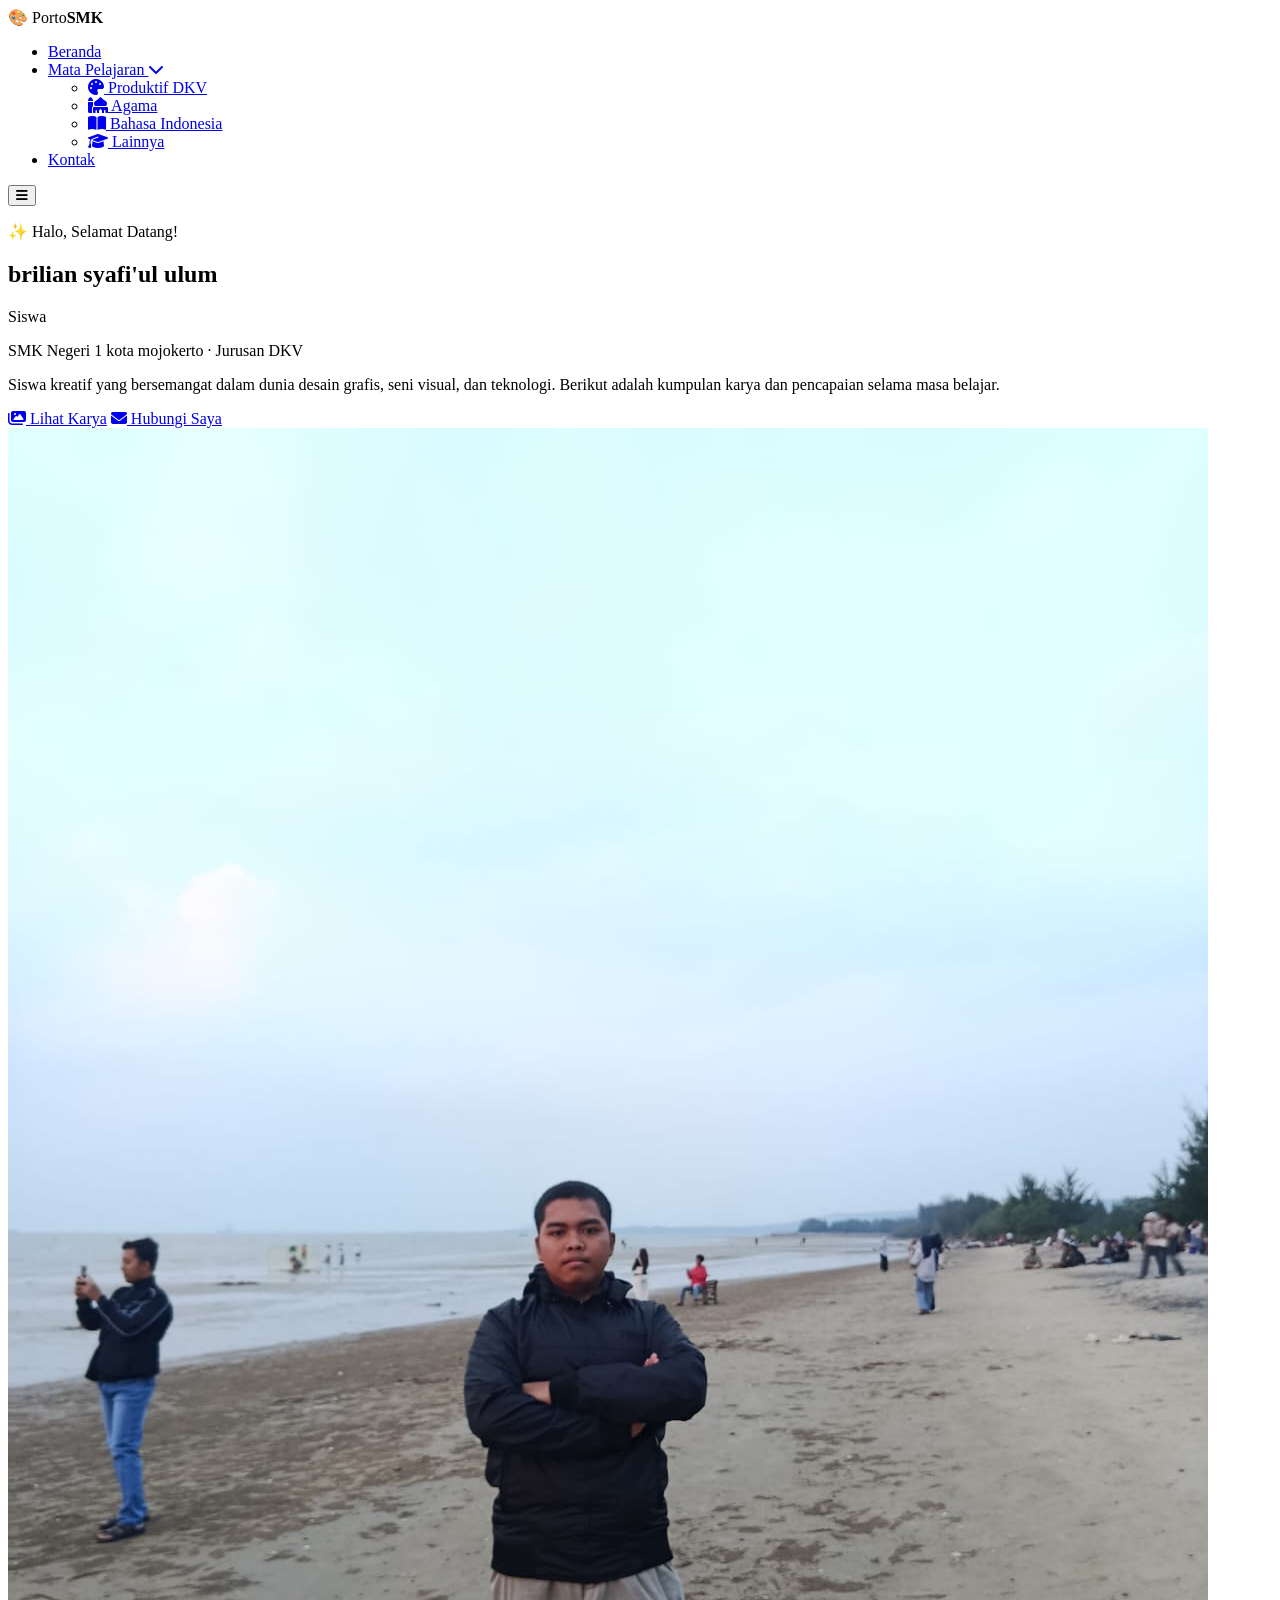
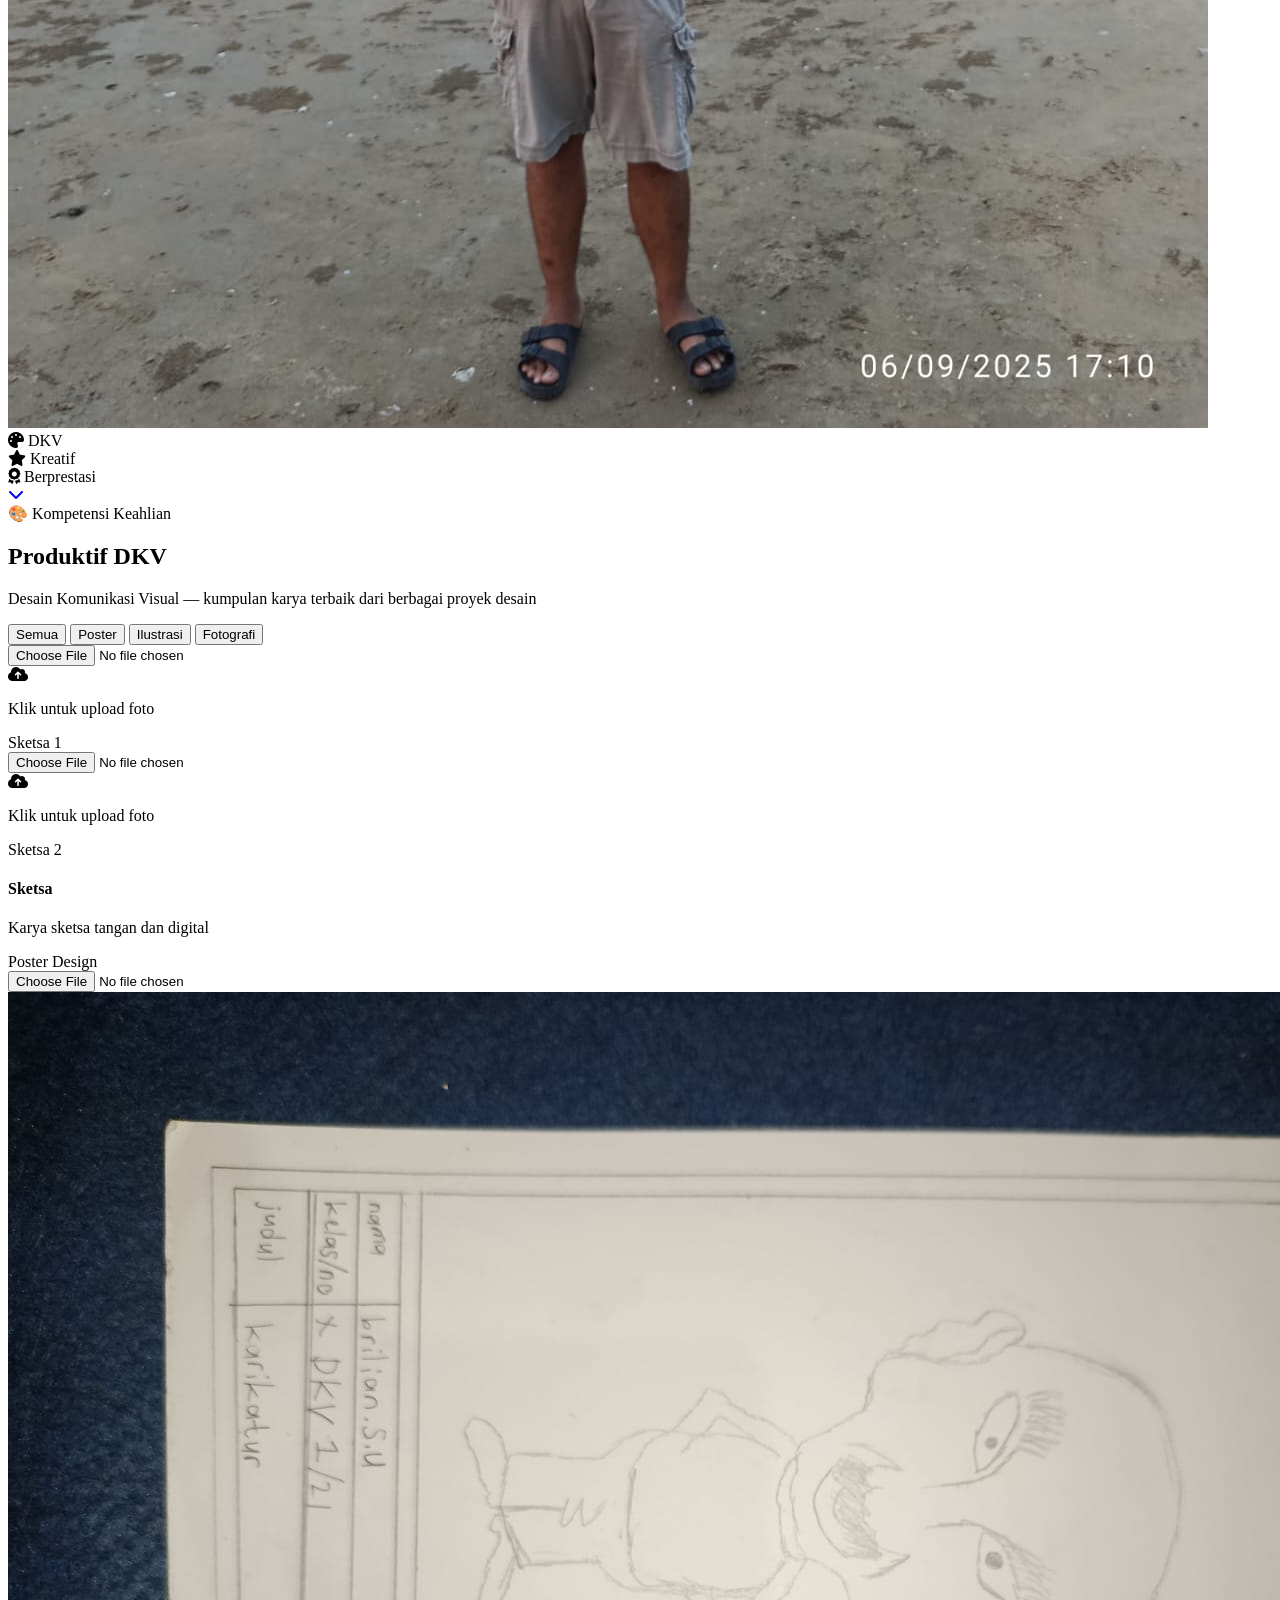
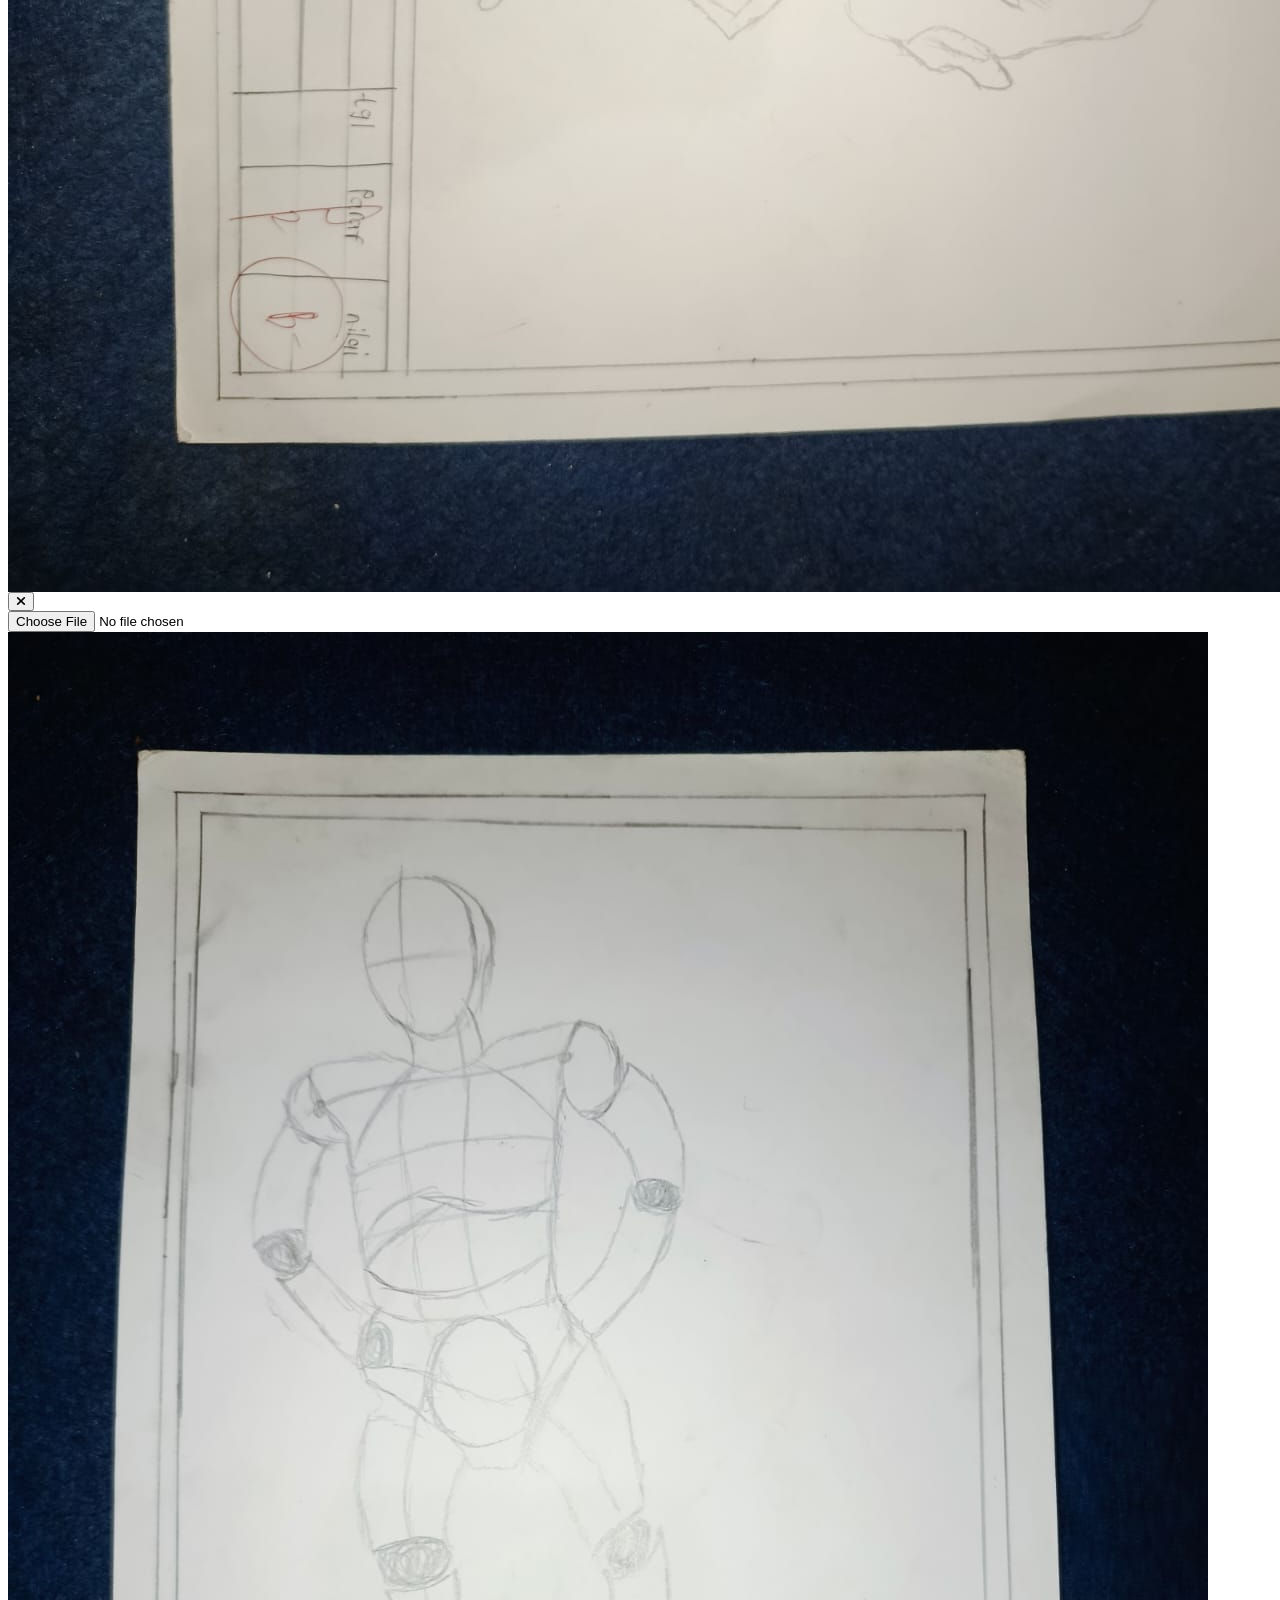
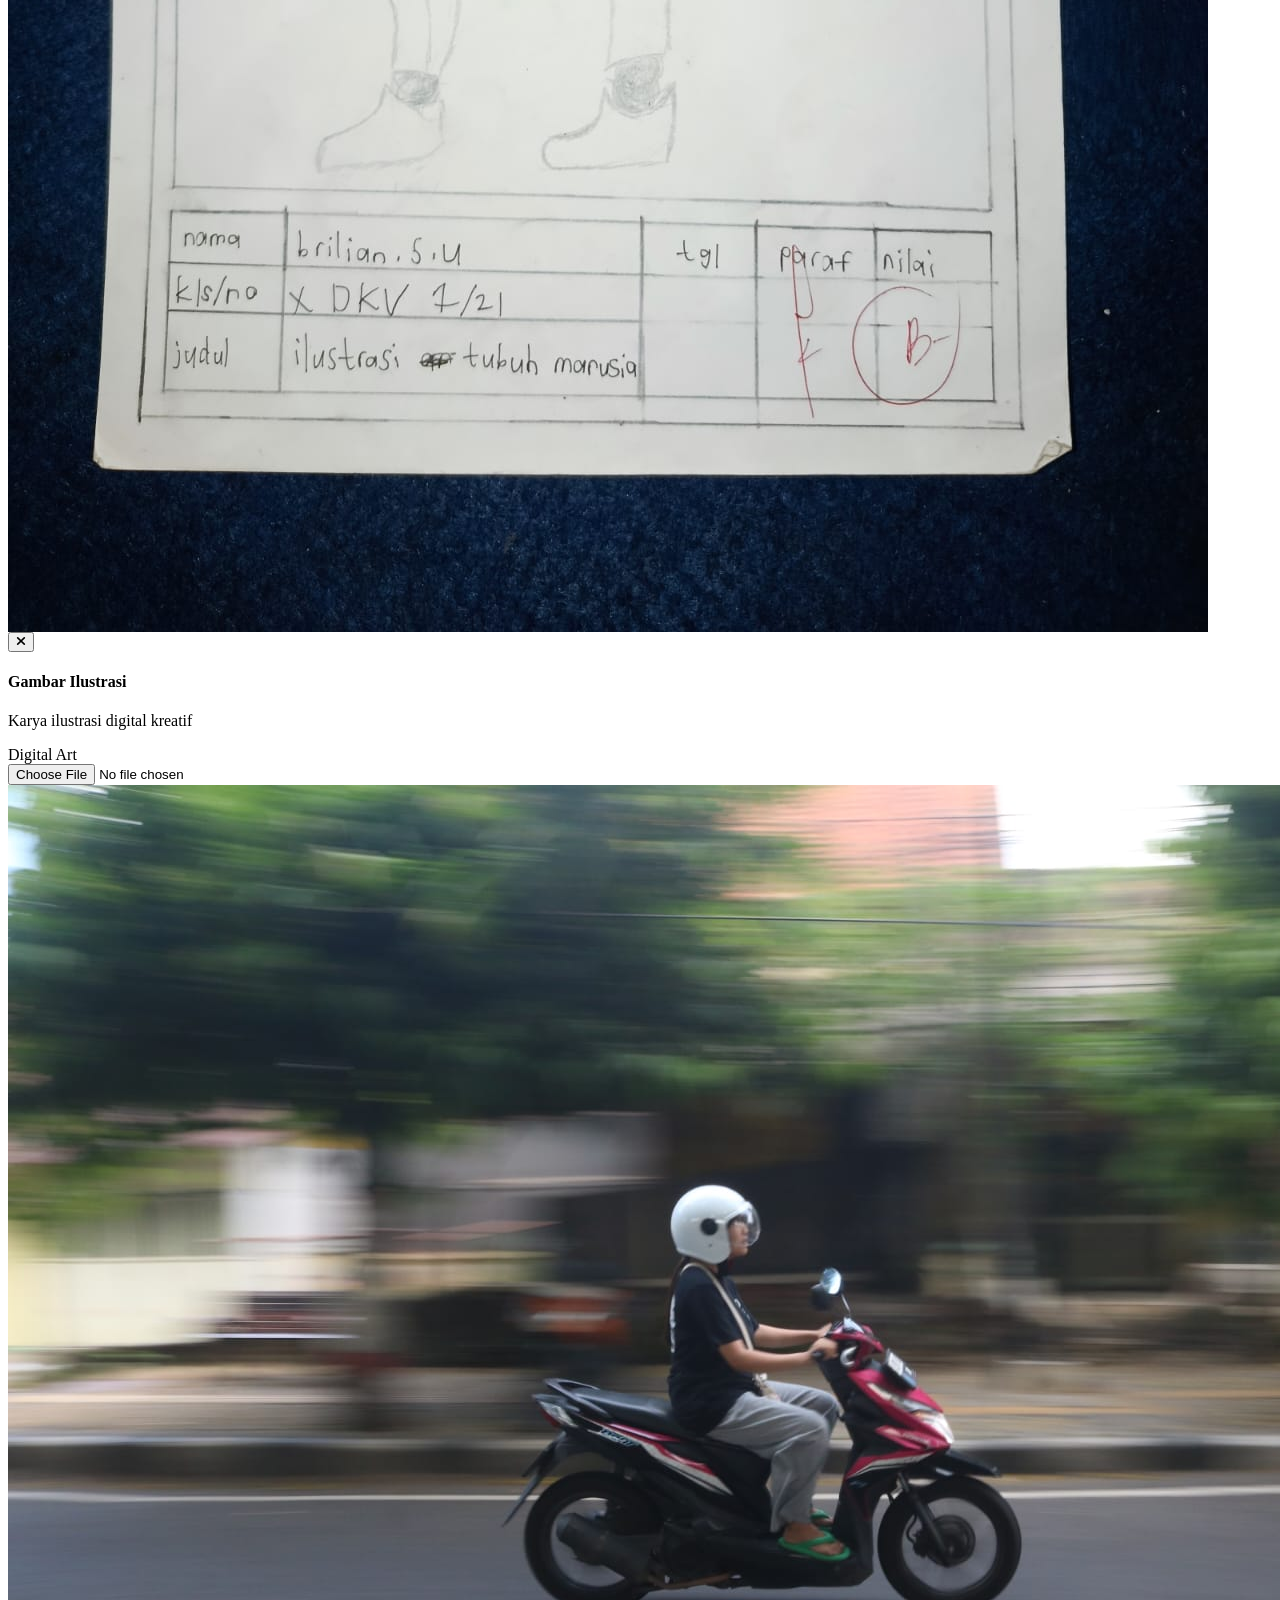
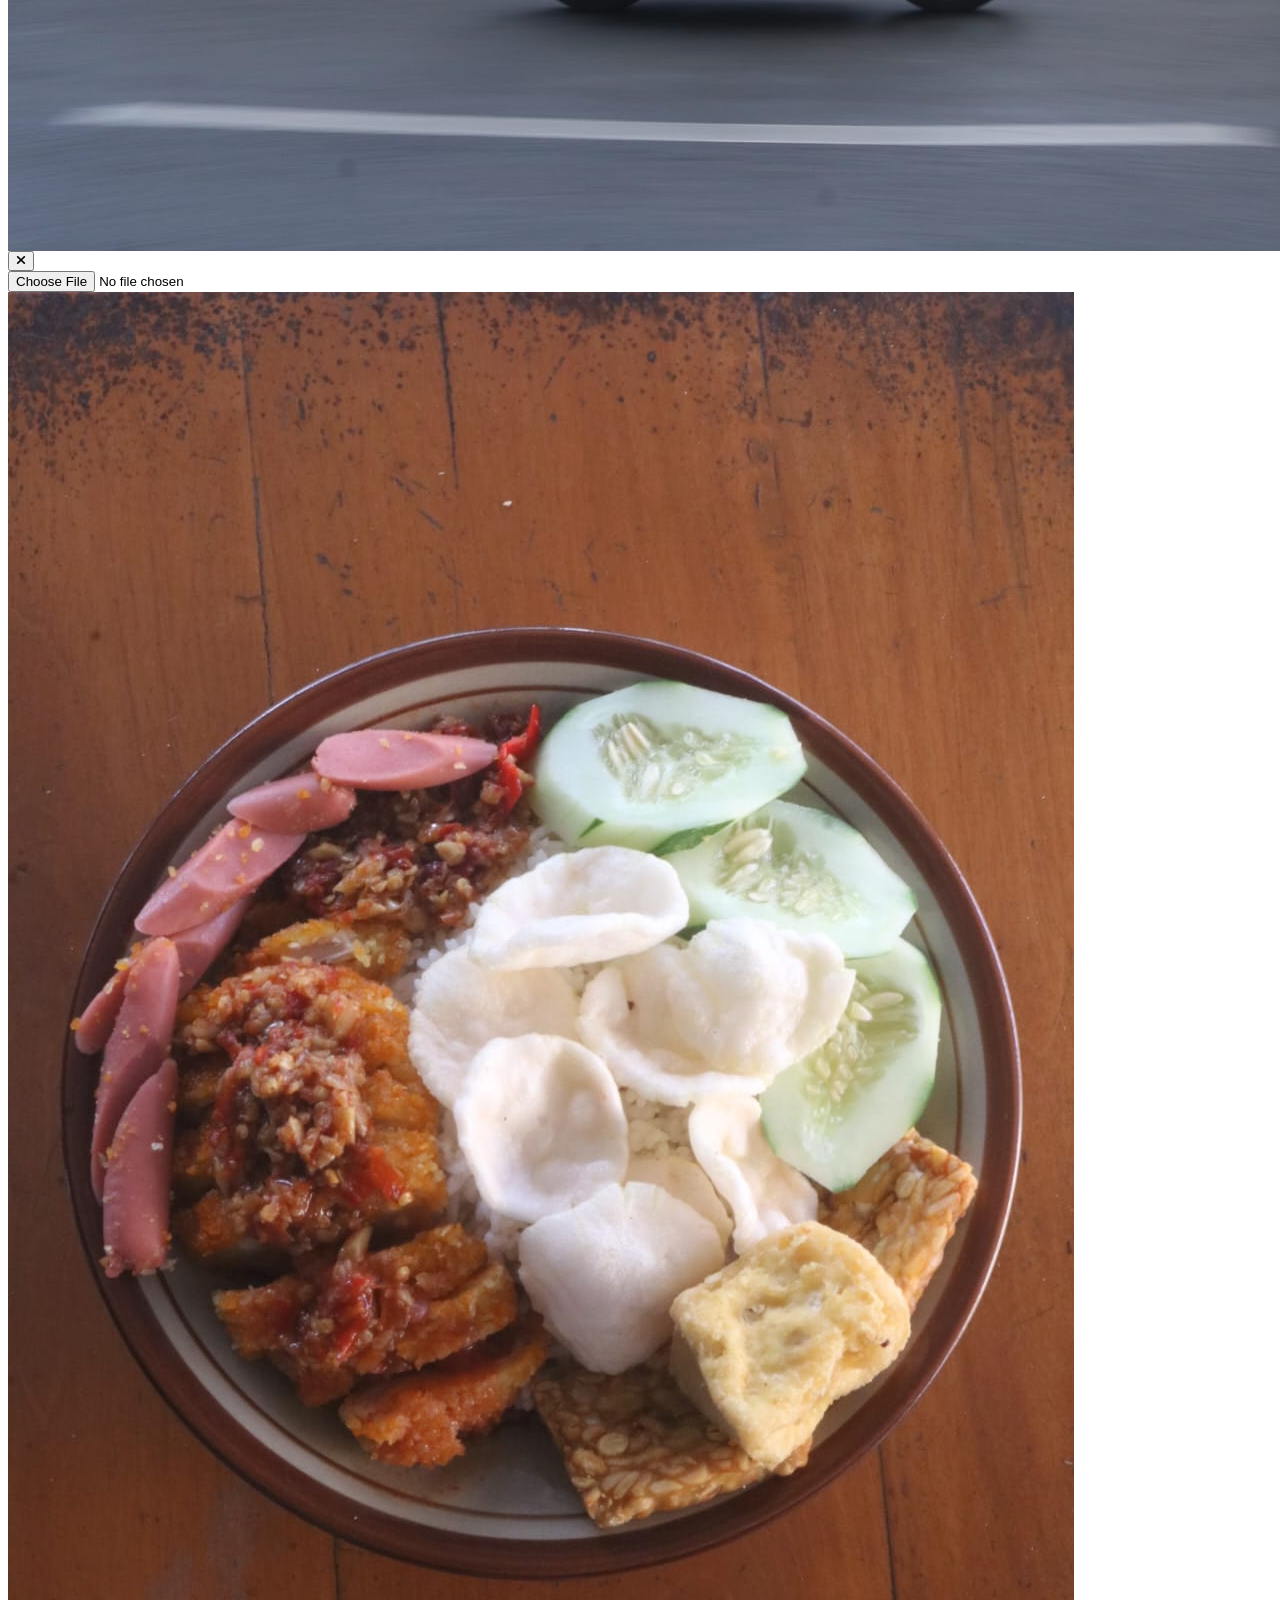
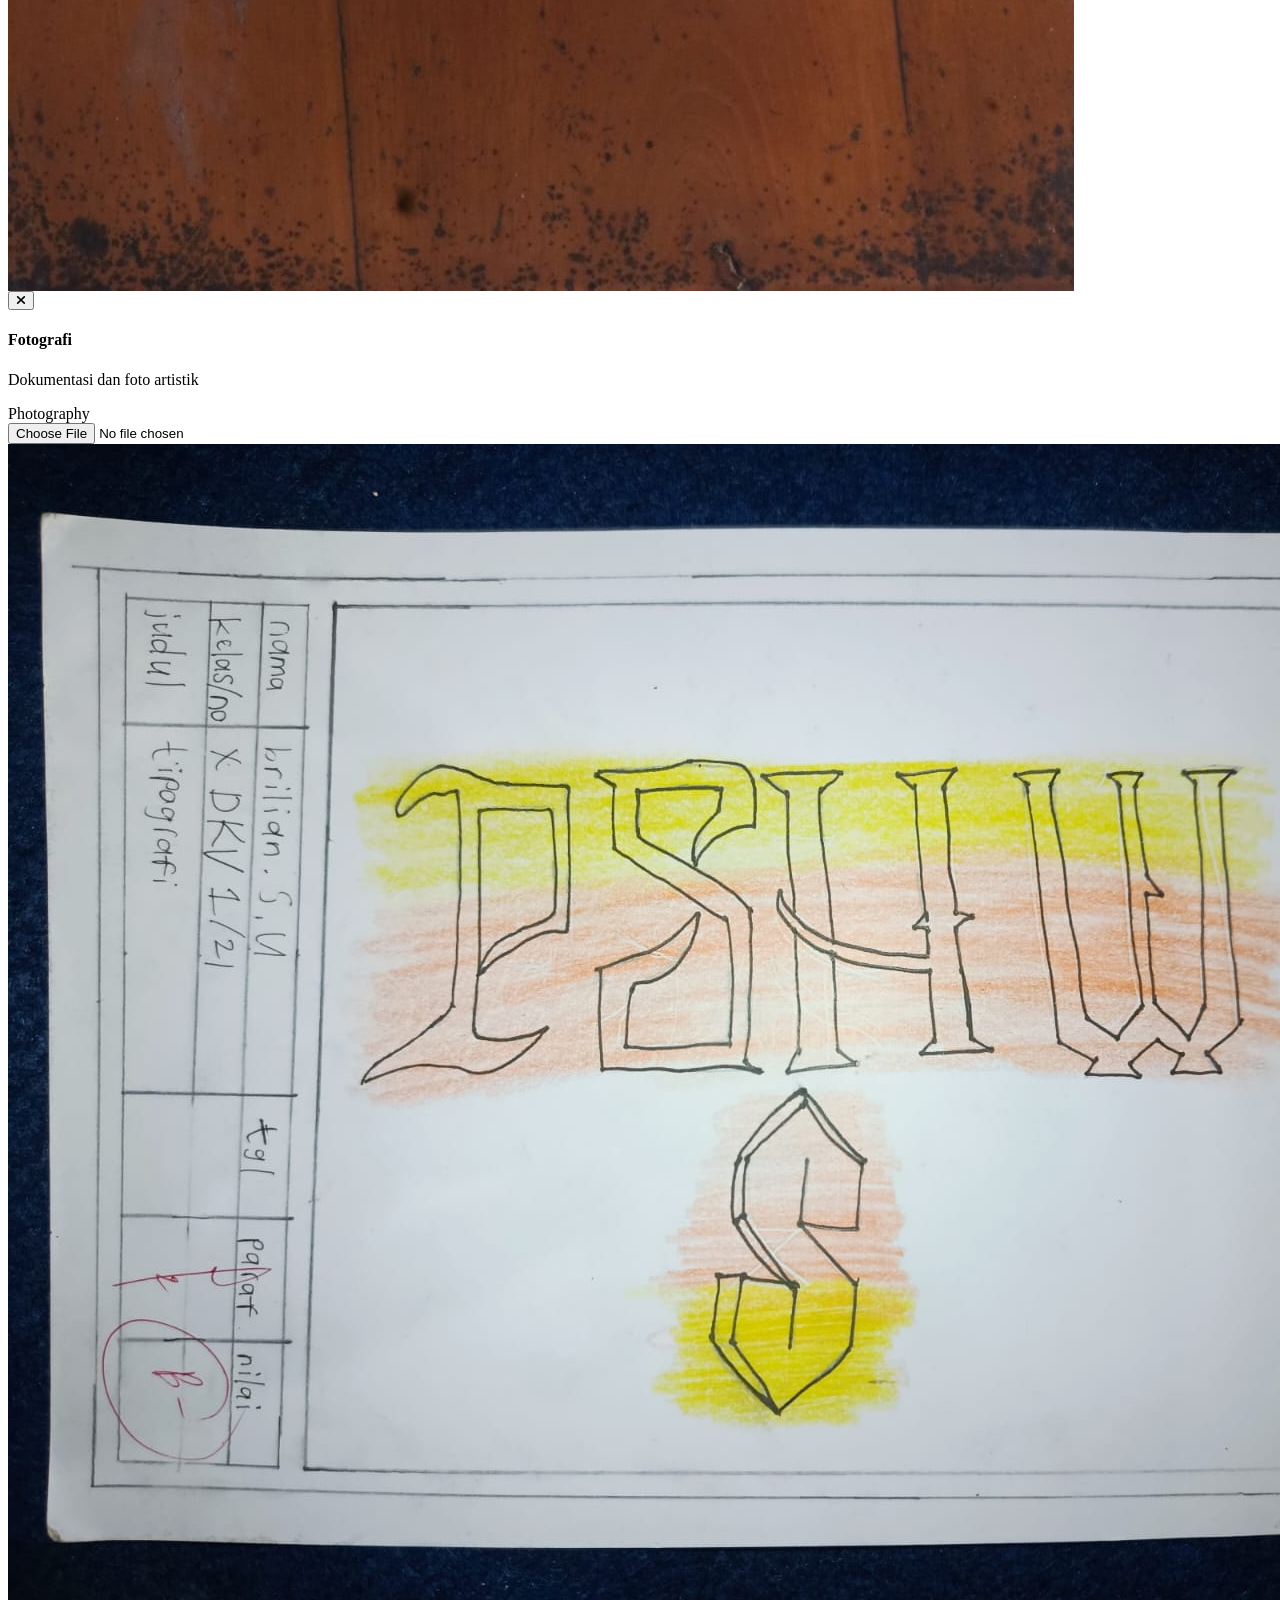
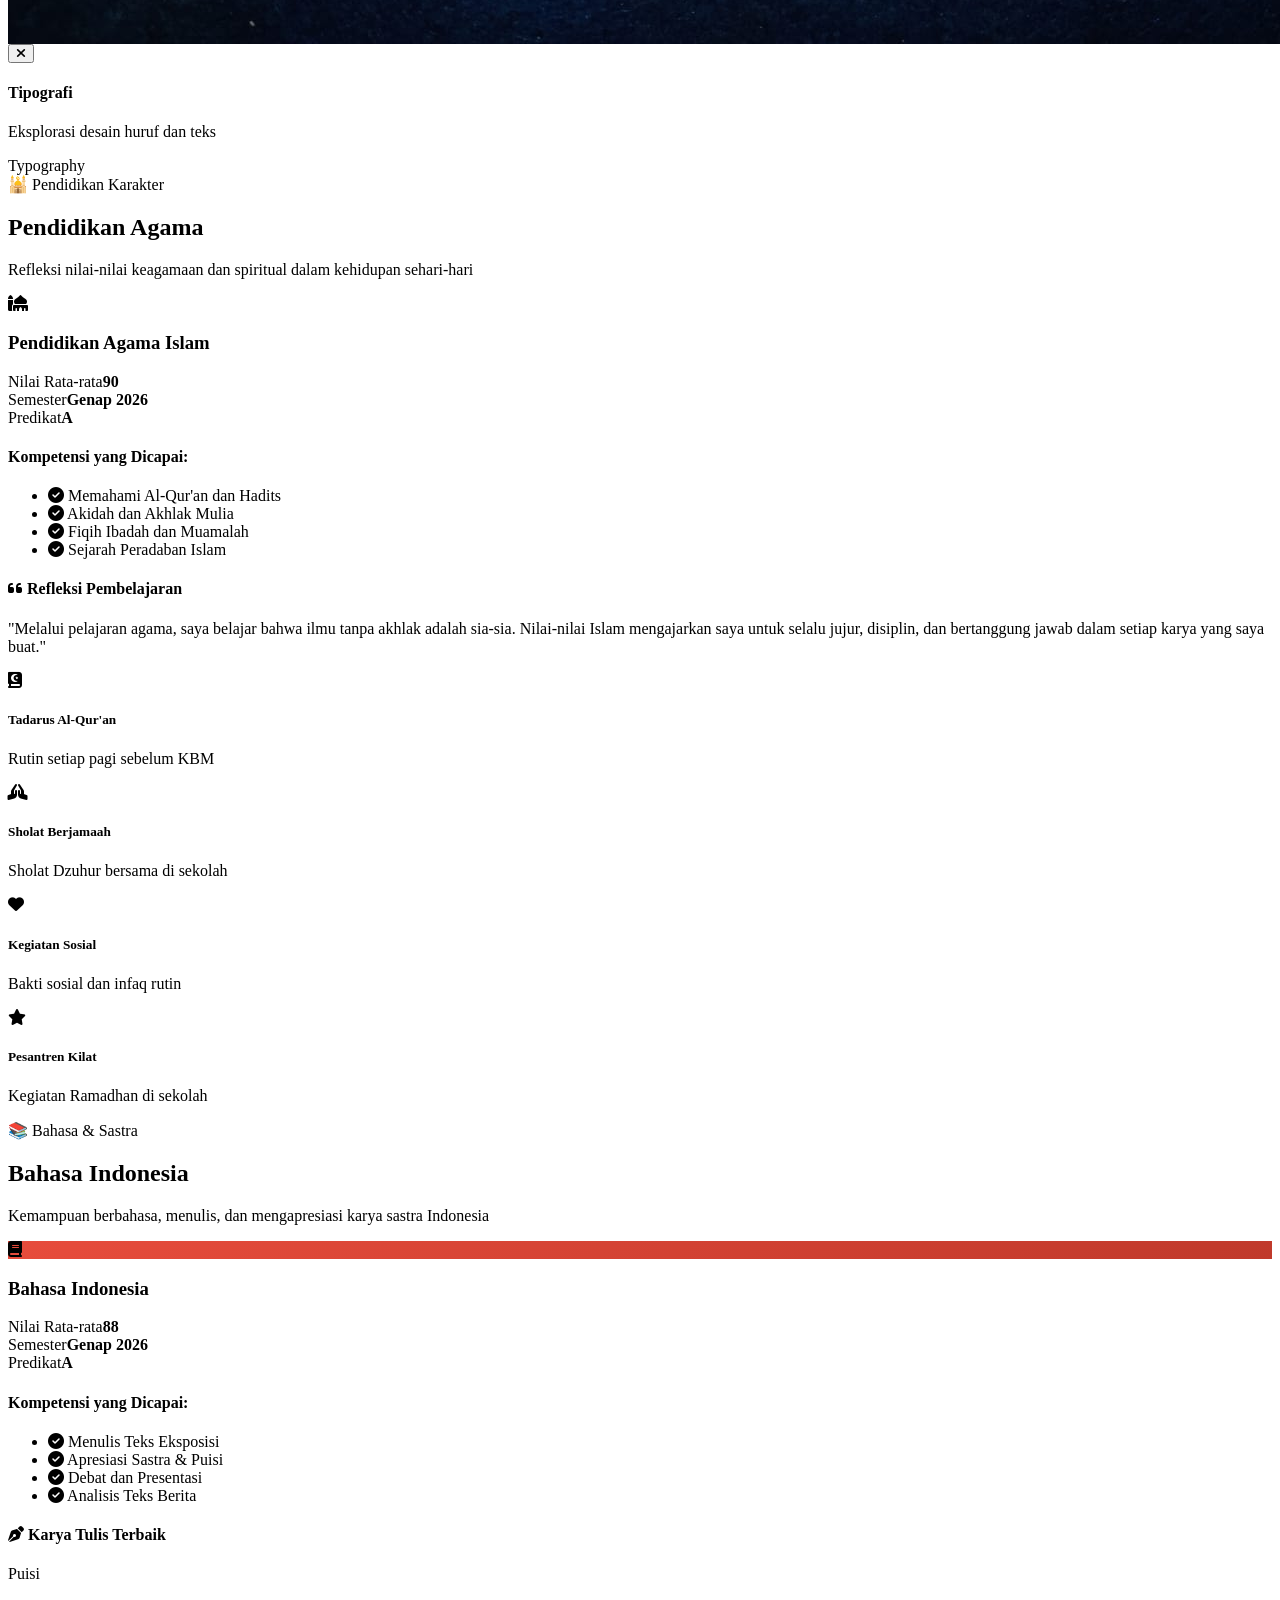
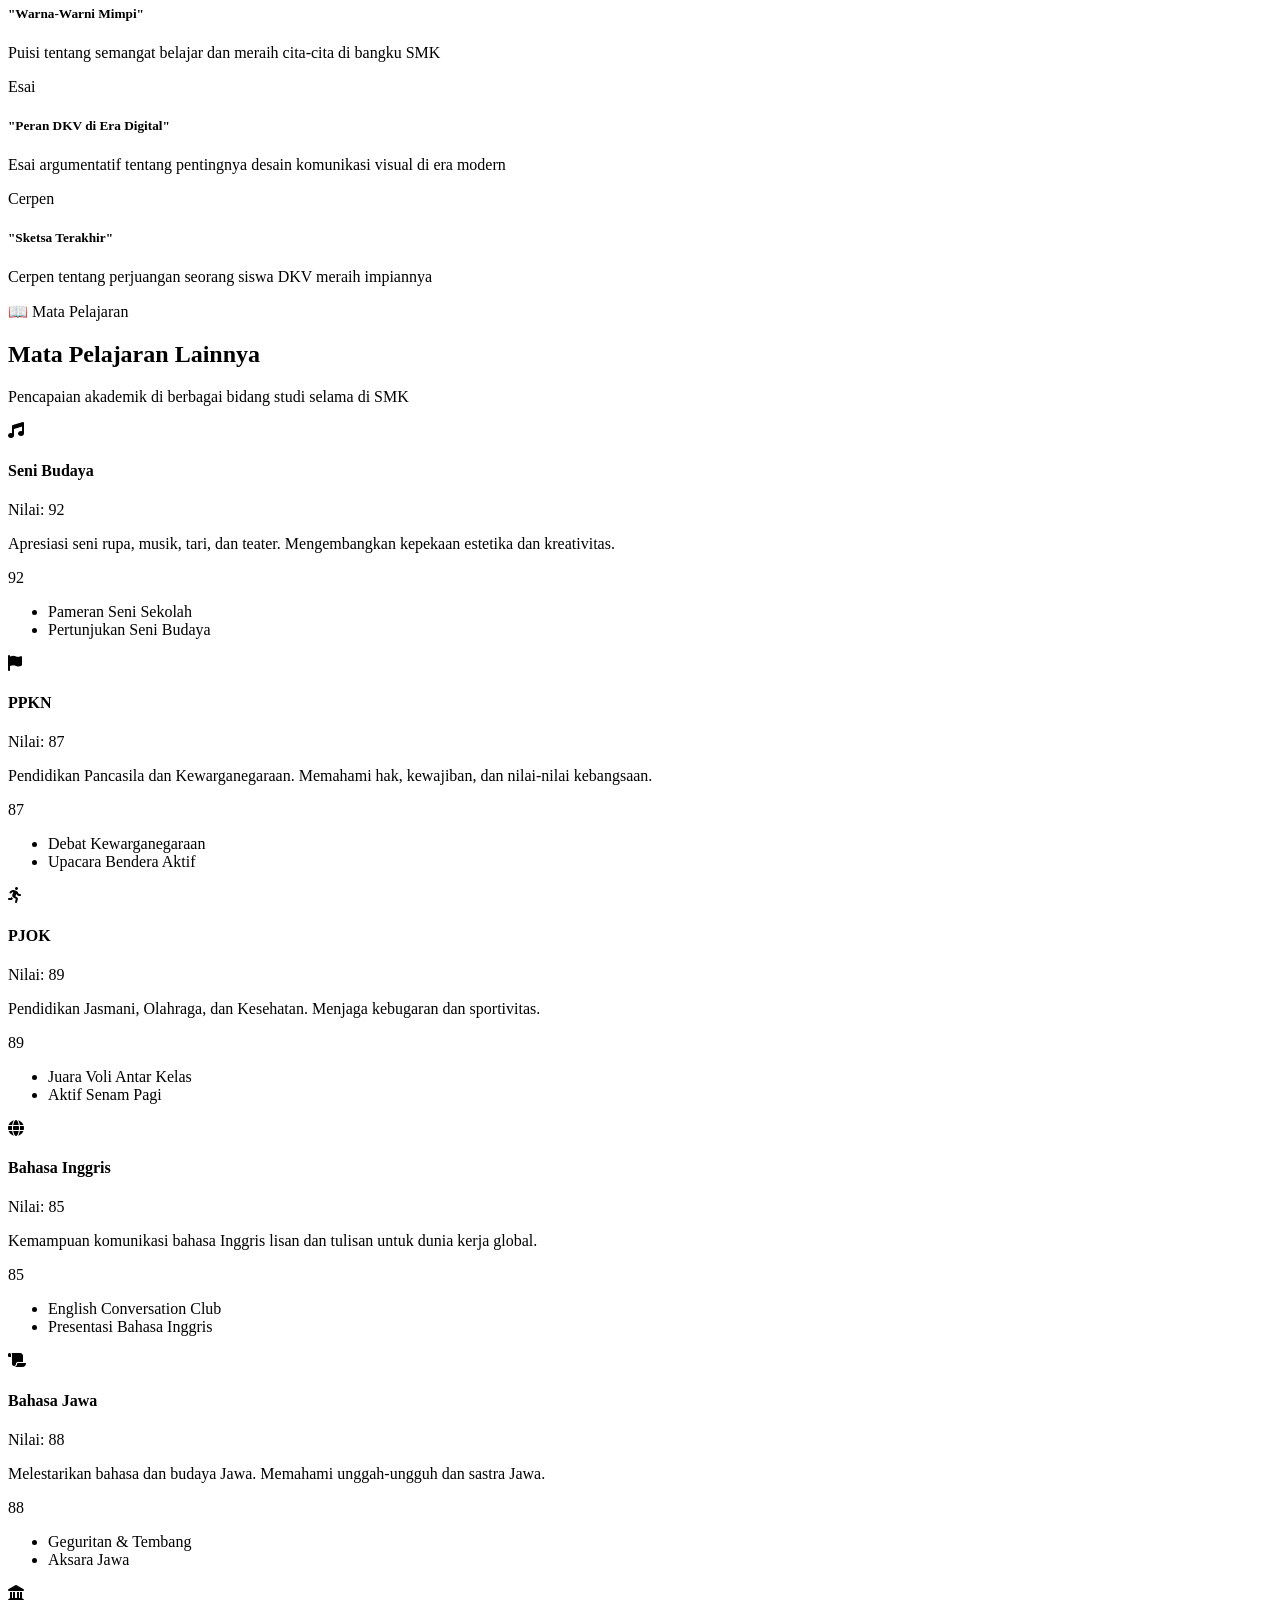
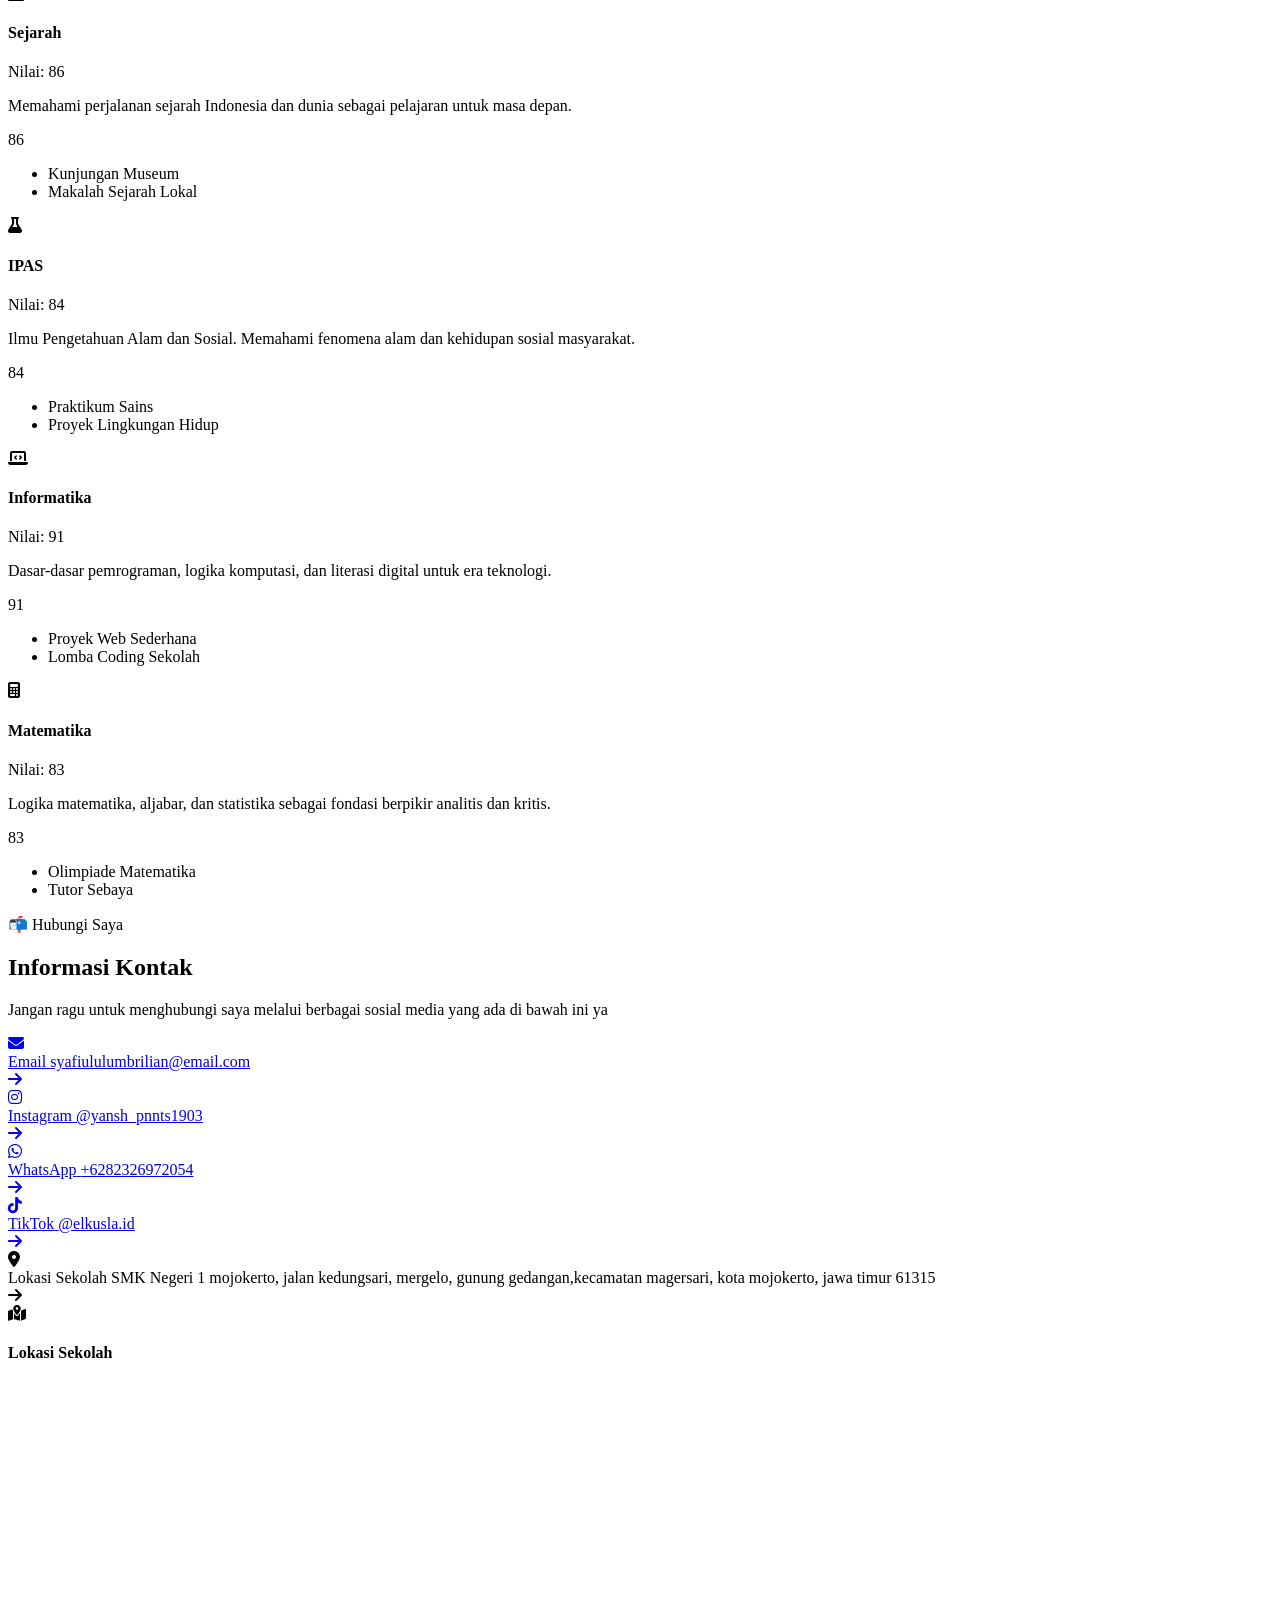
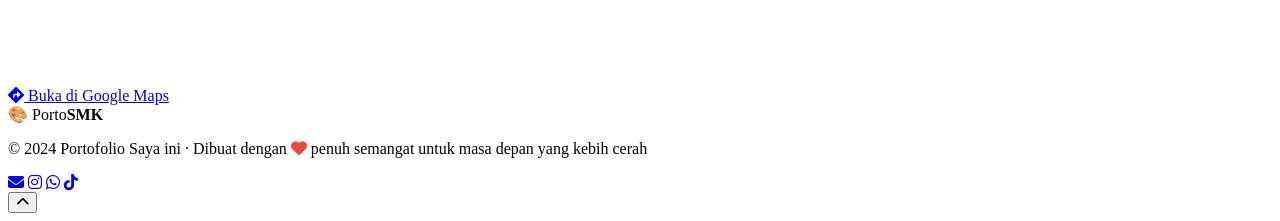
==== index.html @ 5229490b "Add files via upload" ====
<!DOCTYPE html>
<html lang="id">
<head>
  <meta charset="UTF-8" />
  <meta name="viewport" content="width=device-width, initial-scale=1.0"/>
  <title>Portofolio Siswa SMK</title>
  <link rel="stylesheet" href="style.css" />
  <link href="https://fonts.googleapis.com/css2?family=Poppins:wght@300;400;600;700;800&display=swap" rel="stylesheet"/>
  <link rel="stylesheet" href="https://cdnjs.cloudflare.com/ajax/libs/font-awesome/6.5.0/css/all.min.css"/>
</head>
<body>

<!-- NAVBAR -->
<nav class="navbar" id="navbar">
  <div class="nav-brand">
    <span class="brand-icon">🎨</span>
    <span>Porto<strong>SMK</strong></span>
  </div>
  <ul class="nav-links" id="navLinks">
    <li><a href="#beranda" class="nav-link">Beranda</a></li>
    <li class="dropdown">
      <a href="#" class="nav-link dropdown-toggle">Mata Pelajaran <i class="fas fa-chevron-down"></i></a>
      <ul class="dropdown-menu">
        <li><a href="#dkv"><i class="fas fa-palette"></i> Produktif DKV</a></li>
        <li><a href="#agama"><i class="fas fa-mosque"></i> Agama</a></li>
        <li><a href="#bind"><i class="fas fa-book-open"></i> Bahasa Indonesia</a></li>
        <li><a href="#lainnya"><i class="fas fa-graduation-cap"></i> Lainnya</a></li>
      </ul>
    </li>
    <li><a href="#kontak" class="nav-link">Kontak</a></li>
  </ul>
  <button class="hamburger" id="hamburger"><i class="fas fa-bars"></i></button>
</nav>

<!-- HERO / BERANDA -->
<section class="hero" id="beranda">
  <div class="hero-bg-shapes">
    <div class="shape shape1"></div>
    <div class="shape shape2"></div>
    <div class="shape shape3"></div>
  </div>
  <div class="hero-content">
    <div class="hero-text">
      <p class="hero-greeting">✨ Halo, Selamat Datang!</p>
      <h1 class="hero-name">brilian syafi'ul ulum</h1> <span class="highlight">Siswa</span></h1>
      <p class="hero-school">SMK Negeri 1 kota mojokerto · Jurusan DKV</p>
      <p class="hero-desc">Siswa kreatif yang bersemangat dalam dunia desain grafis, seni visual, dan teknologi. Berikut adalah kumpulan karya dan pencapaian selama masa belajar.</p>
      <div class="hero-btns">
        <a href="#dkv" class="btn btn-primary"><i class="fas fa-images"></i> Lihat Karya</a>
        <a href="#kontak" class="btn btn-outline"><i class="fas fa-envelope"></i> Hubungi Saya</a>
      </div>
    </div>
    <div class="hero-avatar">
      <div class="avatar-ring">
        <div class="avatar-img">
          <img src="MFG (my foto gw).jpeg" alt="Foto Profil" />
        </div>
      </div>
      <div class="floating-badge badge1"><i class="fas fa-palette"></i> DKV</div>
      <div class="floating-badge badge2"><i class="fas fa-star"></i> Kreatif</div>
      <div class="floating-badge badge3"><i class="fas fa-award"></i> Berprestasi</div>
    </div>
  </div>
  <div class="scroll-down"><a href="#dkv"><i class="fas fa-chevron-down"></i></a></div>
</section>

<!-- PRODUKTIF DKV -->
<section class="section" id="dkv">
  <div class="container">
    <div class="section-header">
      <span class="section-tag">🎨 Kompetensi Keahlian</span>
      <h2>Produktif <span class="highlight">DKV</span></h2>
      <p>Desain Komunikasi Visual — kumpulan karya terbaik dari berbagai proyek desain</p>
    </div>
    <div class="dkv-categories">
      <button class="cat-btn active" data-cat="all">Semua</button>
      <button class="cat-btn" data-cat="poster">Poster</button>
      <button class="cat-btn" data-cat="ilustrasi">Ilustrasi</button>
      <button class="cat-btn" data-cat="fotografi">Fotografi</button>
    </div>
    <div class="dkv-grid" id="dkvGrid">
      <!-- Card 2 -->
      <div class="dkv-card" data-cat="poster">
        <div class="dkv-upload-group">
          <div class="dkv-upload" onclick="triggerUpload(this)">
            <input type="file" accept="image/*" class="file-input" onchange="previewImage(event, this)"/>
            <div class="upload-placeholder">
              <i class="fas fa-cloud-upload-alt"></i>
              <p>Klik untuk upload foto</p>
              <span>Sketsa 1</span>
            </div>
            <img class="preview-img" src="" alt="preview" style="display:none"/>
            <button class="remove-img" onclick="removeImage(event, this)" style="display:none"><i class="fas fa-times"></i></button>
          </div>
          <div class="dkv-upload" onclick="triggerUpload(this)">
            <input type="file" accept="image/*" class="file-input" onchange="previewImage(event, this)"/>
            <div class="upload-placeholder">
              <i class="fas fa-cloud-upload-alt"></i>
              <p>Klik untuk upload foto</p>
              <span>Sketsa 2</span>
            </div>
            <img class="preview-img" src="" alt="preview" style="display:none"/>
            <button class="remove-img" onclick="removeImage(event, this)" style="display:none"><i class="fas fa-times"></i></button>
          </div>
        </div>
        <div class="dkv-card-info">
          <h4>Sketsa</h4>
          <p>Karya sketsa tangan dan digital</p>
          <span class="dkv-tag">Poster Design</span>
        </div>
      </div>
      <!-- Card 3 -->
      <div class="dkv-card" data-cat="ilustrasi">
        <div class="dkv-upload-group">
          <div class="dkv-upload" onclick="triggerUpload(this)">
            <input type="file" accept="image/*" class="file-input" onchange="previewImage(event, this)"/>
            <div class="upload-placeholder" style="display:none">
              <i class="fas fa-cloud-upload-alt"></i>
              <p>Klik untuk upload foto</p>
              <span>Ilustrasi 1</span>
            </div>
            <img class="preview-img" src="sketsa 2.jpeg" alt="Karya Ilustrasi 1" style="display:block"/>
            <button class="remove-img" onclick="removeImage(event, this)" style="display:flex"><i class="fas fa-times"></i></button>
          </div>
          <div class="dkv-upload" onclick="triggerUpload(this)">
            <input type="file" accept="image/*" class="file-input" onchange="previewImage(event, this)"/>
            <div class="upload-placeholder" style="display:none">
              <i class="fas fa-cloud-upload-alt"></i>
              <p>Klik untuk upload foto</p>
              <span>Ilustrasi 2</span>
            </div>
            <img class="preview-img" src="sketsa.jpeg" alt="Karya Ilustrasi 2" style="display:block"/>
            <button class="remove-img" onclick="removeImage(event, this)" style="display:flex"><i class="fas fa-times"></i></button>
          </div>
        </div>
        <div class="dkv-card-info">
          <h4>Gambar Ilustrasi</h4>
          <p>Karya ilustrasi digital kreatif</p>
          <span class="dkv-tag">Digital Art</span>
        </div>
      </div>
      <!-- Card 4 -->
      <div class="dkv-card" data-cat="fotografi">
        <div class="dkv-upload-group">
          <div class="dkv-upload" onclick="triggerUpload(this)">
            <input type="file" accept="image/*" class="file-input" onchange="previewImage(event, this)"/>
            <div class="upload-placeholder" style="display:none">
              <i class="fas fa-cloud-upload-alt"></i>
              <p>Klik untuk upload foto</p>
              <span>Foto 1</span>
            </div>
            <img class="preview-img" src="panning.jpeg" alt="Foto Panning Motor" style="display:block"/>
            <button class="remove-img" onclick="removeImage(event, this)" style="display:flex"><i class="fas fa-times"></i></button>
          </div>
          <div class="dkv-upload" onclick="triggerUpload(this)">
            <input type="file" accept="image/*" class="file-input" onchange="previewImage(event, this)"/>
            <div class="upload-placeholder" style="display:none">
              <i class="fas fa-cloud-upload-alt"></i>
              <p>Klik untuk upload foto</p>
              <span>Foto 2</span>
            </div>
            <img class="preview-img" src="foodie.jpeg" alt="Foto Makanan" style="display:block"/>
            <button class="remove-img" onclick="removeImage(event, this)" style="display:flex"><i class="fas fa-times"></i></button>
          </div>
        </div>
        <div class="dkv-card-info">
          <h4>Fotografi</h4>
          <p>Dokumentasi dan foto artistik</p>
          <span class="dkv-tag">Photography</span>
        </div>
      </div>
      <!-- Card 5 -->
      <div class="dkv-card" data-cat="ilustrasi">
        <div class="dkv-upload" onclick="triggerUpload(this)">
          <input type="file" accept="image/*" class="file-input" onchange="previewImage(event, this)"/>
          <div class="upload-placeholder" style="display:none">
            <i class="fas fa-cloud-upload-alt"></i>
            <p>Klik untuk upload foto</p>
            <span>Tipografi</span>
          </div>
          <img class="preview-img" src="tipografi.jpeg" alt="Karya Tipografi" style="display:block"/>
          <button class="remove-img" onclick="removeImage(event, this)" style="display:flex"><i class="fas fa-times"></i></button>
        </div>
        <div class="dkv-card-info">
          <h4>Tipografi</h4>
          <p>Eksplorasi desain huruf dan teks</p>
          <span class="dkv-tag">Typography</span>
        </div>
      </div>
    </div>
  </div>
</section>

<!-- AGAMA -->
<section class="section section-alt" id="agama">
  <div class="container">
    <div class="section-header">
      <span class="section-tag">🕌 Pendidikan Karakter</span>
      <h2>Pendidikan <span class="highlight">Agama</span></h2>
      <p>Refleksi nilai-nilai keagamaan dan spiritual dalam kehidupan sehari-hari</p>
    </div>
    <div class="mapel-layout">
      <div class="mapel-info-card">
        <div class="mapel-icon-big"><i class="fas fa-mosque"></i></div>
        <h3>Pendidikan Agama Islam</h3>
        <div class="nilai-box">
          <div class="nilai-item"><span>Nilai Rata-rata</span><strong class="nilai-score">90</strong></div>
          <div class="nilai-item"><span>Semester</span><strong>Genap 2026</strong></div>
          <div class="nilai-item"><span>Predikat</span><strong class="predikat-a">A</strong></div>
        </div>
        <div class="kompetensi-list">
          <h4>Kompetensi yang Dicapai:</h4>
          <ul>
            <li><i class="fas fa-check-circle"></i> Memahami Al-Qur'an dan Hadits</li>
            <li><i class="fas fa-check-circle"></i> Akidah dan Akhlak Mulia</li>
            <li><i class="fas fa-check-circle"></i> Fiqih Ibadah dan Muamalah</li>
            <li><i class="fas fa-check-circle"></i> Sejarah Peradaban Islam</li>
          </ul>
        </div>
      </div>
      <div class="mapel-content-area">
        <div class="refleksi-card">
          <h4><i class="fas fa-quote-left"></i> Refleksi Pembelajaran</h4>
          <p>"Melalui pelajaran agama, saya belajar bahwa ilmu tanpa akhlak adalah sia-sia. Nilai-nilai Islam mengajarkan saya untuk selalu jujur, disiplin, dan bertanggung jawab dalam setiap karya yang saya buat."</p>
        </div>
        <div class="kegiatan-grid">
          <div class="kegiatan-item">
            <i class="fas fa-book-quran"></i>
            <h5>Tadarus Al-Qur'an</h5>
            <p>Rutin setiap pagi sebelum KBM</p>
          </div>
          <div class="kegiatan-item">
            <i class="fas fa-hands-praying"></i>
            <h5>Sholat Berjamaah</h5>
            <p>Sholat Dzuhur bersama di sekolah</p>
          </div>
          <div class="kegiatan-item">
            <i class="fas fa-heart"></i>
            <h5>Kegiatan Sosial</h5>
            <p>Bakti sosial dan infaq rutin</p>
          </div>
          <div class="kegiatan-item">
            <i class="fas fa-star"></i>
            <h5>Pesantren Kilat</h5>
            <p>Kegiatan Ramadhan di sekolah</p>
          </div>
        </div>
      </div>
    </div>
  </div>
</section>

<!-- BAHASA INDONESIA -->
<section class="section" id="bind">
  <div class="container">
    <div class="section-header">
      <span class="section-tag">📚 Bahasa & Sastra</span>
      <h2>Bahasa <span class="highlight">Indonesia</span></h2>
      <p>Kemampuan berbahasa, menulis, dan mengapresiasi karya sastra Indonesia</p>
    </div>
    <div class="mapel-layout">
      <div class="mapel-info-card">
        <div class="mapel-icon-big" style="background: linear-gradient(135deg,#e74c3c,#c0392b)"><i class="fas fa-book"></i></div>
        <h3>Bahasa Indonesia</h3>
        <div class="nilai-box">
          <div class="nilai-item"><span>Nilai Rata-rata</span><strong class="nilai-score">88</strong></div>
          <div class="nilai-item"><span>Semester</span><strong>Genap 2026</strong></div>
          <div class="nilai-item"><span>Predikat</span><strong class="predikat-a">A</strong></div>
        </div>
        <div class="kompetensi-list">
          <h4>Kompetensi yang Dicapai:</h4>
          <ul>
            <li><i class="fas fa-check-circle"></i> Menulis Teks Eksposisi</li>
            <li><i class="fas fa-check-circle"></i> Apresiasi Sastra & Puisi</li>
            <li><i class="fas fa-check-circle"></i> Debat dan Presentasi</li>
            <li><i class="fas fa-check-circle"></i> Analisis Teks Berita</li>
          </ul>
        </div>
      </div>
      <div class="mapel-content-area">
        <div class="karya-tulis">
          <h4><i class="fas fa-pen-nib"></i> Karya Tulis Terbaik</h4>
          <div class="karya-item">
            <span class="karya-type">Puisi</span>
            <h5>"Warna-Warni Mimpi"</h5>
            <p>Puisi tentang semangat belajar dan meraih cita-cita di bangku SMK</p>
          </div>
          <div class="karya-item">
            <span class="karya-type">Esai</span>
            <h5>"Peran DKV di Era Digital"</h5>
            <p>Esai argumentatif tentang pentingnya desain komunikasi visual di era modern</p>
          </div>
          <div class="karya-item">
            <span class="karya-type">Cerpen</span>
            <h5>"Sketsa Terakhir"</h5>
            <p>Cerpen tentang perjuangan seorang siswa DKV meraih impiannya</p>
          </div>
        </div>
      </div>
    </div>
  </div>
</section>

<!-- MATA PELAJARAN LAINNYA -->
<section class="section section-alt" id="lainnya">
  <div class="container">
    <div class="section-header">
      <span class="section-tag">📖 Mata Pelajaran</span>
      <h2>Mata Pelajaran <span class="highlight">Lainnya</span></h2>
      <p>Pencapaian akademik di berbagai bidang studi selama di SMK</p>
    </div>
    <div class="mapel-grid">

      <!-- Seni Budaya -->
      <div class="mapel-card" style="--accent:#e91e63">
        <div class="mapel-card-header">
          <div class="mapel-card-icon"><i class="fas fa-music"></i></div>
          <div>
            <h4>Seni Budaya</h4>
            <span class="mapel-badge">Nilai: 92</span>
          </div>
        </div>
        <p>Apresiasi seni rupa, musik, tari, dan teater. Mengembangkan kepekaan estetika dan kreativitas.</p>
        <div class="progress-bar"><div class="progress-fill" style="width:92%">92</div></div>
        <ul class="mapel-list">
          <li>Pameran Seni Sekolah</li>
          <li>Pertunjukan Seni Budaya</li>
        </ul>
      </div>

      <!-- PPKN -->
      <div class="mapel-card" style="--accent:#f44336">
        <div class="mapel-card-header">
          <div class="mapel-card-icon"><i class="fas fa-flag"></i></div>
          <div>
            <h4>PPKN</h4>
            <span class="mapel-badge">Nilai: 87</span>
          </div>
        </div>
        <p>Pendidikan Pancasila dan Kewarganegaraan. Memahami hak, kewajiban, dan nilai-nilai kebangsaan.</p>
        <div class="progress-bar"><div class="progress-fill" style="width:87%">87</div></div>
        <ul class="mapel-list">
          <li>Debat Kewarganegaraan</li>
          <li>Upacara Bendera Aktif</li>
        </ul>
      </div>

      <!-- PJOK -->
      <div class="mapel-card" style="--accent:#4caf50">
        <div class="mapel-card-header">
          <div class="mapel-card-icon"><i class="fas fa-running"></i></div>
          <div>
            <h4>PJOK</h4>
            <span class="mapel-badge">Nilai: 89</span>
          </div>
        </div>
        <p>Pendidikan Jasmani, Olahraga, dan Kesehatan. Menjaga kebugaran dan sportivitas.</p>
        <div class="progress-bar"><div class="progress-fill" style="width:89%">89</div></div>
        <ul class="mapel-list">
          <li>Juara Voli Antar Kelas</li>
          <li>Aktif Senam Pagi</li>
        </ul>
      </div>

      <!-- Bahasa Inggris -->
      <div class="mapel-card" style="--accent:#2196f3">
        <div class="mapel-card-header">
          <div class="mapel-card-icon"><i class="fas fa-globe"></i></div>
          <div>
            <h4>Bahasa Inggris</h4>
            <span class="mapel-badge">Nilai: 85</span>
          </div>
        </div>
        <p>Kemampuan komunikasi bahasa Inggris lisan dan tulisan untuk dunia kerja global.</p>
        <div class="progress-bar"><div class="progress-fill" style="width:85%">85</div></div>
        <ul class="mapel-list">
          <li>English Conversation Club</li>
          <li>Presentasi Bahasa Inggris</li>
        </ul>
      </div>

      <!-- Bahasa Jawa -->
      <div class="mapel-card" style="--accent:#ff9800">
        <div class="mapel-card-header">
          <div class="mapel-card-icon"><i class="fas fa-scroll"></i></div>
          <div>
            <h4>Bahasa Jawa</h4>
            <span class="mapel-badge">Nilai: 88</span>
          </div>
        </div>
        <p>Melestarikan bahasa dan budaya Jawa. Memahami unggah-ungguh dan sastra Jawa.</p>
        <div class="progress-bar"><div class="progress-fill" style="width:88%">88</div></div>
        <ul class="mapel-list">
          <li>Geguritan & Tembang</li>
          <li>Aksara Jawa</li>
        </ul>
      </div>

      <!-- Sejarah -->
      <div class="mapel-card" style="--accent:#795548">
        <div class="mapel-card-header">
          <div class="mapel-card-icon"><i class="fas fa-landmark"></i></div>
          <div>
            <h4>Sejarah</h4>
            <span class="mapel-badge">Nilai: 86</span>
          </div>
        </div>
        <p>Memahami perjalanan sejarah Indonesia dan dunia sebagai pelajaran untuk masa depan.</p>
        <div class="progress-bar"><div class="progress-fill" style="width:86%">86</div></div>
        <ul class="mapel-list">
          <li>Kunjungan Museum</li>
          <li>Makalah Sejarah Lokal</li>
        </ul>
      </div>

      <!-- IPAS -->
      <div class="mapel-card" style="--accent:#00bcd4">
        <div class="mapel-card-header">
          <div class="mapel-card-icon"><i class="fas fa-flask"></i></div>
          <div>
            <h4>IPAS</h4>
            <span class="mapel-badge">Nilai: 84</span>
          </div>
        </div>
        <p>Ilmu Pengetahuan Alam dan Sosial. Memahami fenomena alam dan kehidupan sosial masyarakat.</p>
        <div class="progress-bar"><div class="progress-fill" style="width:84%">84</div></div>
        <ul class="mapel-list">
          <li>Praktikum Sains</li>
          <li>Proyek Lingkungan Hidup</li>
        </ul>
      </div>

      <!-- Informatika -->
      <div class="mapel-card" style="--accent:#9c27b0">
        <div class="mapel-card-header">
          <div class="mapel-card-icon"><i class="fas fa-laptop-code"></i></div>
          <div>
            <h4>Informatika</h4>
            <span class="mapel-badge">Nilai: 91</span>
          </div>
        </div>
        <p>Dasar-dasar pemrograman, logika komputasi, dan literasi digital untuk era teknologi.</p>
        <div class="progress-bar"><div class="progress-fill" style="width:91%">91</div></div>
        <ul class="mapel-list">
          <li>Proyek Web Sederhana</li>
          <li>Lomba Coding Sekolah</li>
        </ul>
      </div>

      <!-- Matematika -->
      <div class="mapel-card" style="--accent:#607d8b">
        <div class="mapel-card-header">
          <div class="mapel-card-icon"><i class="fas fa-calculator"></i></div>
          <div>
            <h4>Matematika</h4>
            <span class="mapel-badge">Nilai: 83</span>
          </div>
        </div>
        <p>Logika matematika, aljabar, dan statistika sebagai fondasi berpikir analitis dan kritis.</p>
        <div class="progress-bar"><div class="progress-fill" style="width:83%">83</div></div>
        <ul class="mapel-list">
          <li>Olimpiade Matematika</li>
          <li>Tutor Sebaya</li>
        </ul>
      </div>

    </div>
  </div>
</section>

<!-- KONTAK -->
<section class="section" id="kontak">
  <div class="container">
    <div class="section-header">
      <span class="section-tag">📬 Hubungi Saya</span>
      <h2>Informasi <span class="highlight">Kontak</span></h2>
      <p>Jangan ragu untuk menghubungi saya melalui berbagai sosial media yang ada di bawah ini ya</p>
    </div>
    <div class="kontak-layout">
      <div class="kontak-cards">

        <a href="mailto:syafiululumbrilian@email.com" class="kontak-card email">
          <div class="kontak-icon"><i class="fas fa-envelope"></i></div>
          <div class="kontak-info">
            <span class="kontak-label">Email</span>
            <span class="kontak-value">syafiululumbrilian@email.com</span>
          </div>
          <i class="fas fa-arrow-right kontak-arrow"></i>
        </a>

        <a href="https://instagram.com/yansh_pnnts1903" target="_blank" class="kontak-card instagram">
          <div class="kontak-icon"><i class="fab fa-instagram"></i></div>
          <div class="kontak-info">
            <span class="kontak-label">Instagram</span>
            <span class="kontak-value">@yansh_pnnts1903</span>
          </div>
          <i class="fas fa-arrow-right kontak-arrow"></i>
        </a>

        <a href="https://wa.me/6282326972054" target="_blank" class="kontak-card whatsapp">
          <div class="kontak-icon"><i class="fab fa-whatsapp"></i></div>
          <div class="kontak-info">
            <span class="kontak-label">WhatsApp</span>
            <span class="kontak-value">+6282326972054</span>
          </div>
          <i class="fas fa-arrow-right kontak-arrow"></i>
        </a>

        <a href="https://tiktok.com/@elkusla.id" target="_blank" class="kontak-card tiktok">
          <div class="kontak-icon"><i class="fab fa-tiktok"></i></div>
          <div class="kontak-info">
            <span class="kontak-label">TikTok</span>
            <span class="kontak-value">@elkusla.id</span>
          </div>
          <i class="fas fa-arrow-right kontak-arrow"></i>
        </a>

        <div class="kontak-card lokasi">
          <div class="kontak-icon"><i class="fas fa-map-marker-alt"></i></div>
          <div class="kontak-info">
            <span class="kontak-label">Lokasi Sekolah</span>
            <span class="kontak-value">SMK Negeri 1 mojokerto, jalan kedungsari, mergelo, gunung gedangan,kecamatan magersari, kota mojokerto, jawa timur 61315</span>
          </div>
          <i class="fas fa-arrow-right kontak-arrow"></i>
        </div>

      </div>

      <div class="kontak-map">
        <div class="map-header">
          <i class="fas fa-map-marked-alt"></i>
          <h4>Lokasi Sekolah</h4>
        </div>
        <div class="map-container">
          <iframe
            src="https://www.google.com/maps/embed?pb=!1m18!1m12!1m3!1d3953.0!2d110.3!3d-7.8!2m3!1f0!2f0!3f0!3m2!1i1024!2i768!4f13.1!3m3!1m2!1s0x0%3A0x0!2zN8KwNDgnMDAuMCJTIDExMMKwMTgnMDAuMCJF!5e0!3m2!1sid!2sid!4v1234567890"
            width="100%" height="300" style="border:0;border-radius:16px;" allowfullscreen=""
            loading="lazy" referrerpolicy="no-referrer-when-downgrade">
          </iframe>
        </div>
        <a href="https://maps.app.goo.gl/okV3DWh8LMW5qMkS7" target="_blank" class="btn btn-primary map-btn">
          <i class="fas fa-directions"></i> Buka di Google Maps
        </a>
      </div>
    </div>
  </div>
</section>

<!-- FOOTER -->
<footer class="footer">
  <div class="footer-content">
    <div class="footer-brand">
      <span class="brand-icon">🎨</span>
      <span>Porto<strong>SMK</strong></span>
    </div>
    <p>© 2024 Portofolio Saya ini · Dibuat dengan <i class="fas fa-heart" style="color:#e74c3c"></i> penuh semangat untuk masa depan yang kebih cerah</p>
    <div class="footer-socials">
      <a href="mailto:syafiululumbrilian@email.com"><i class="fas fa-envelope"></i></a>
      <a href="https://instagram.com/yansh_pnnts1903" target="_blank"><i class="fab fa-instagram"></i></a>
      <a href="https://wa.me/6282326972054" target="_blank"><i class="fab fa-whatsapp"></i></a>
      <a href="https://tiktok.com/@elkusla.id" target="_blank"><i class="fab fa-tiktok"></i></a>
    </div>
  </div>
</footer>

<!-- BACK TO TOP -->
<button class="back-to-top" id="backToTop"><i class="fas fa-chevron-up"></i></button>

<script src="script.js"></script>
</body>
</html>
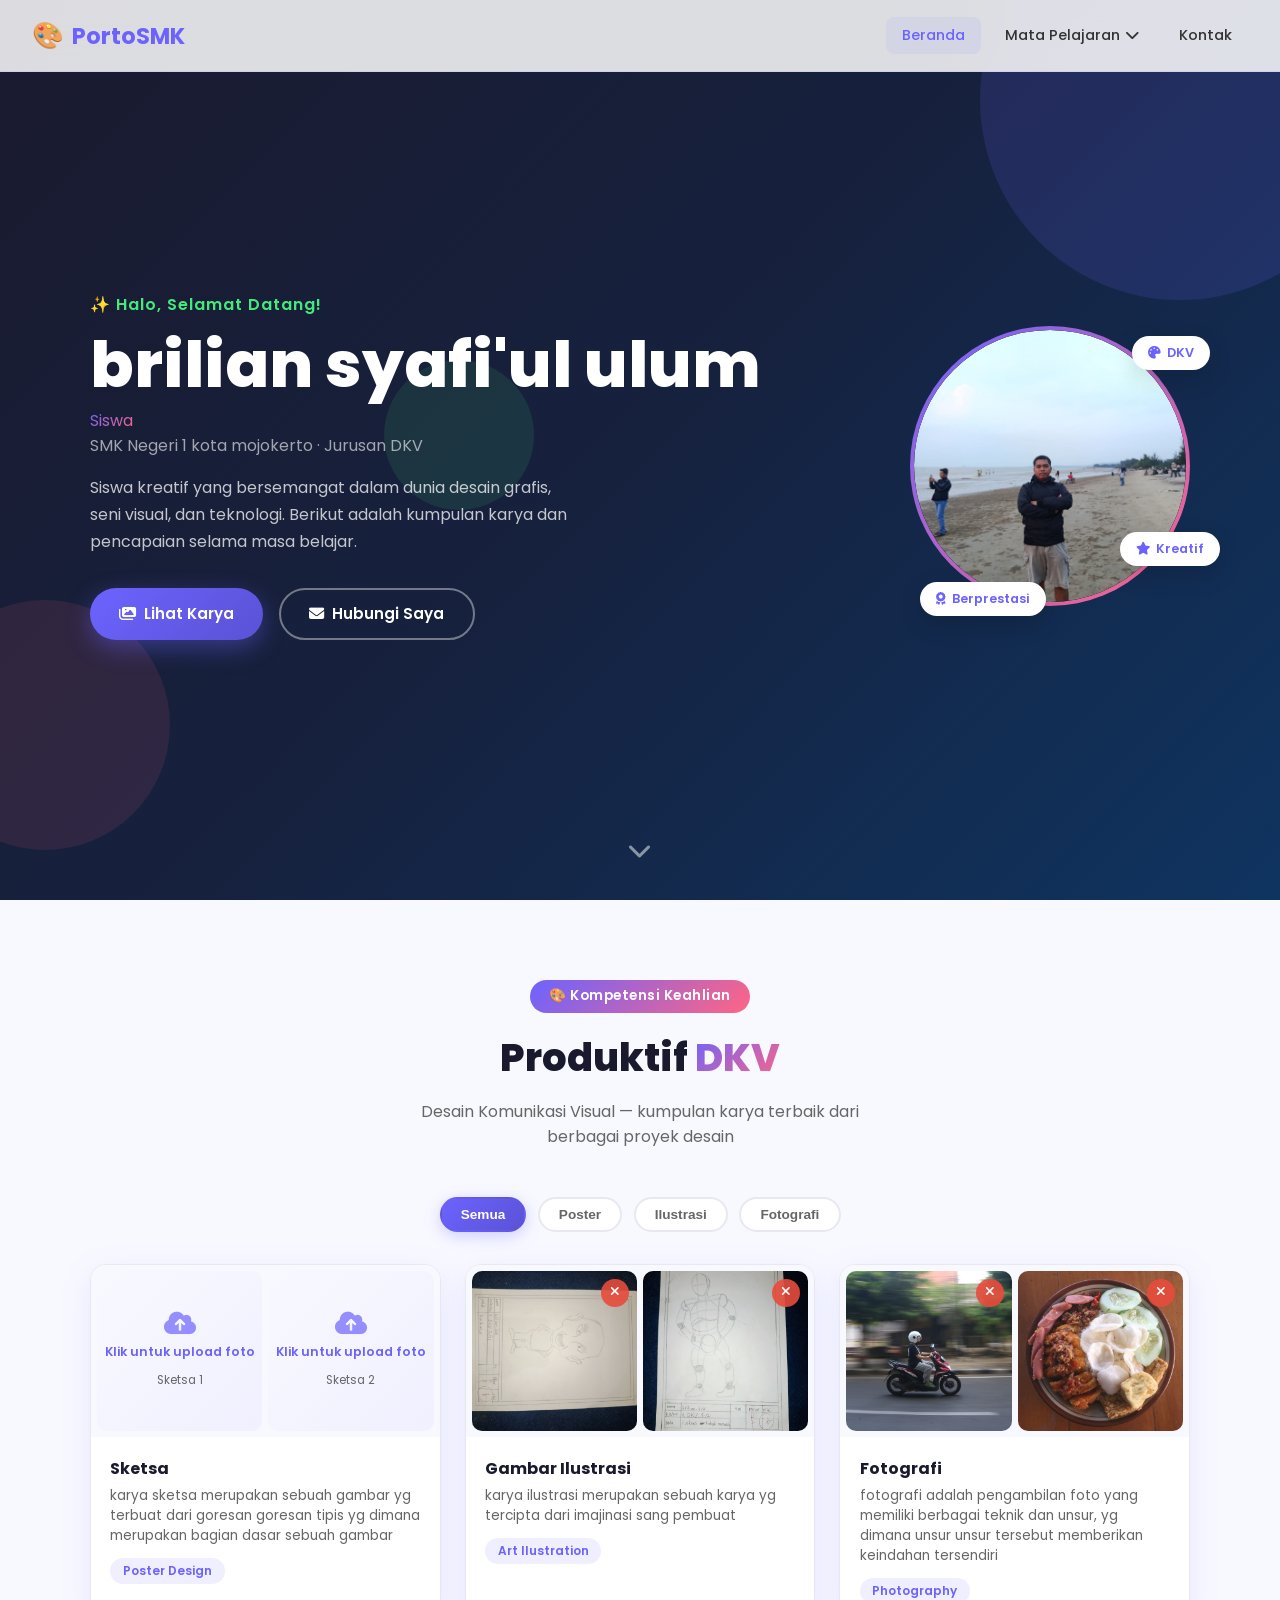
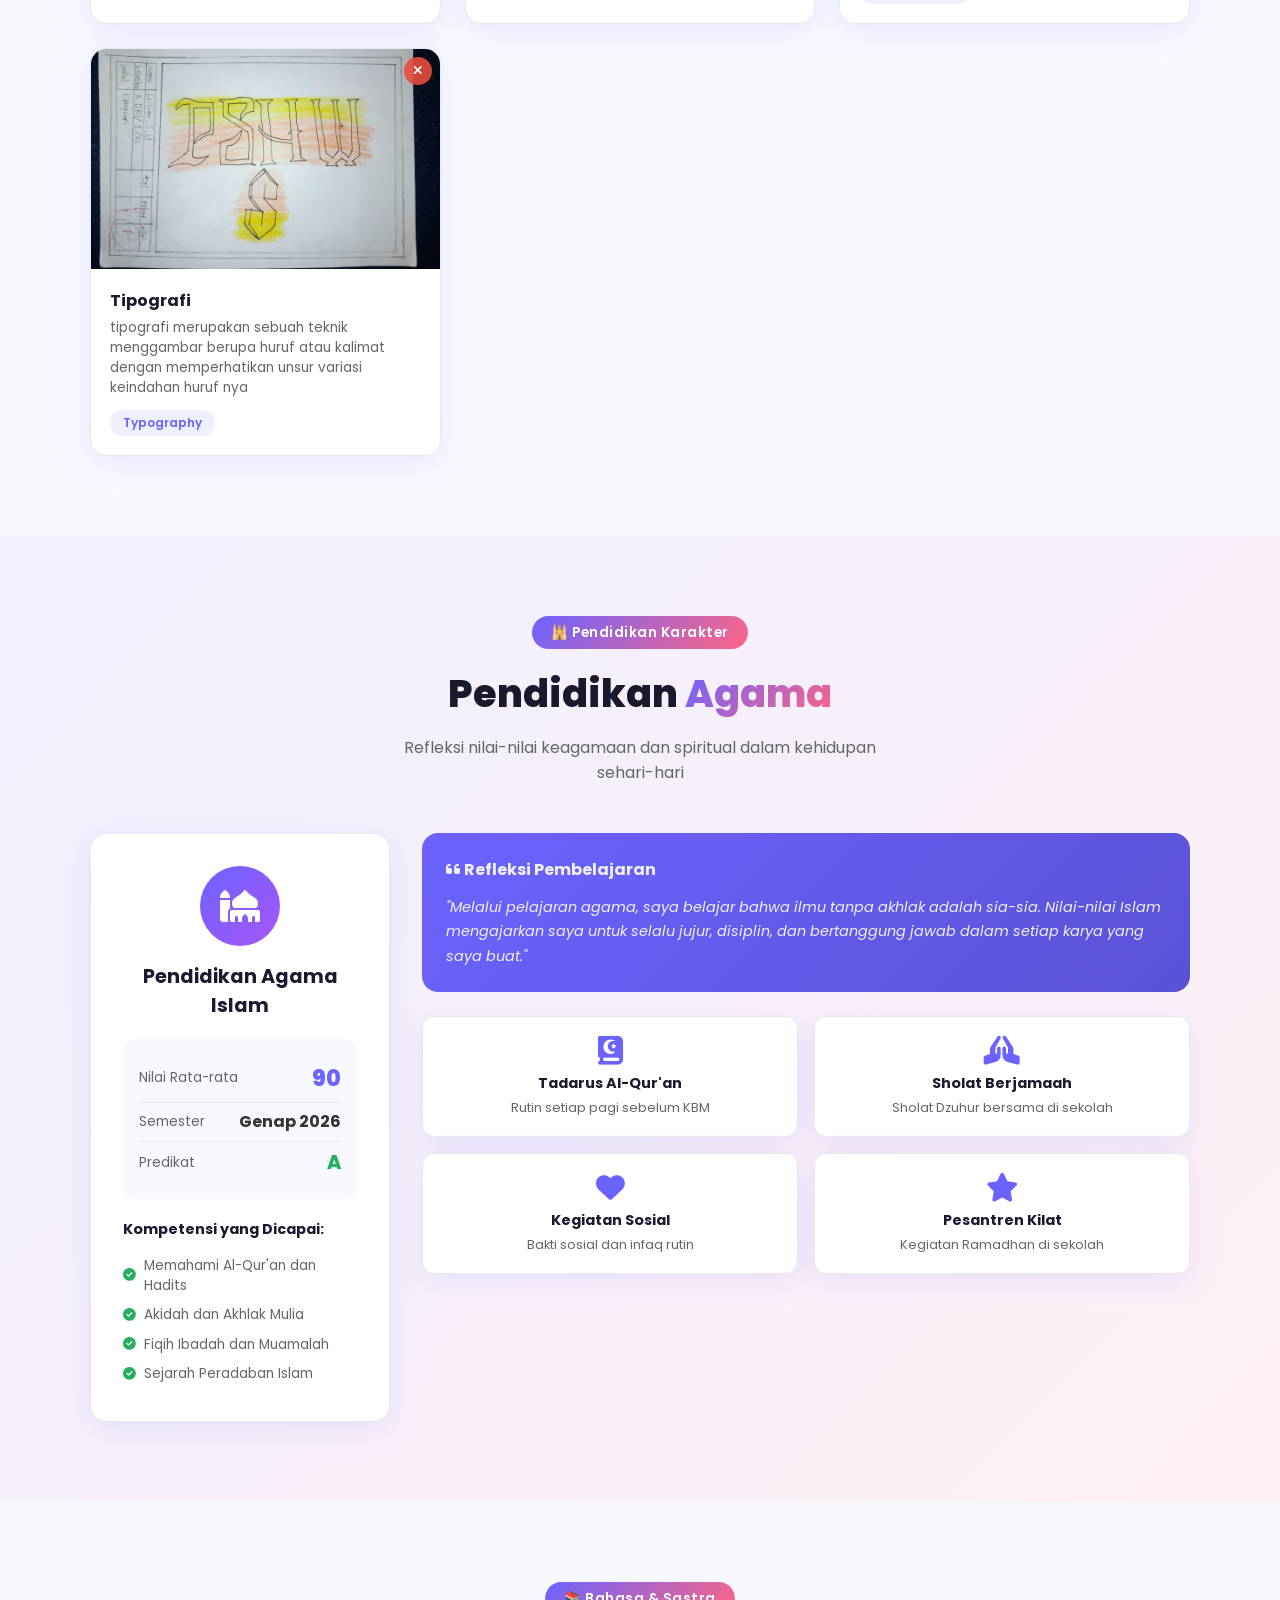
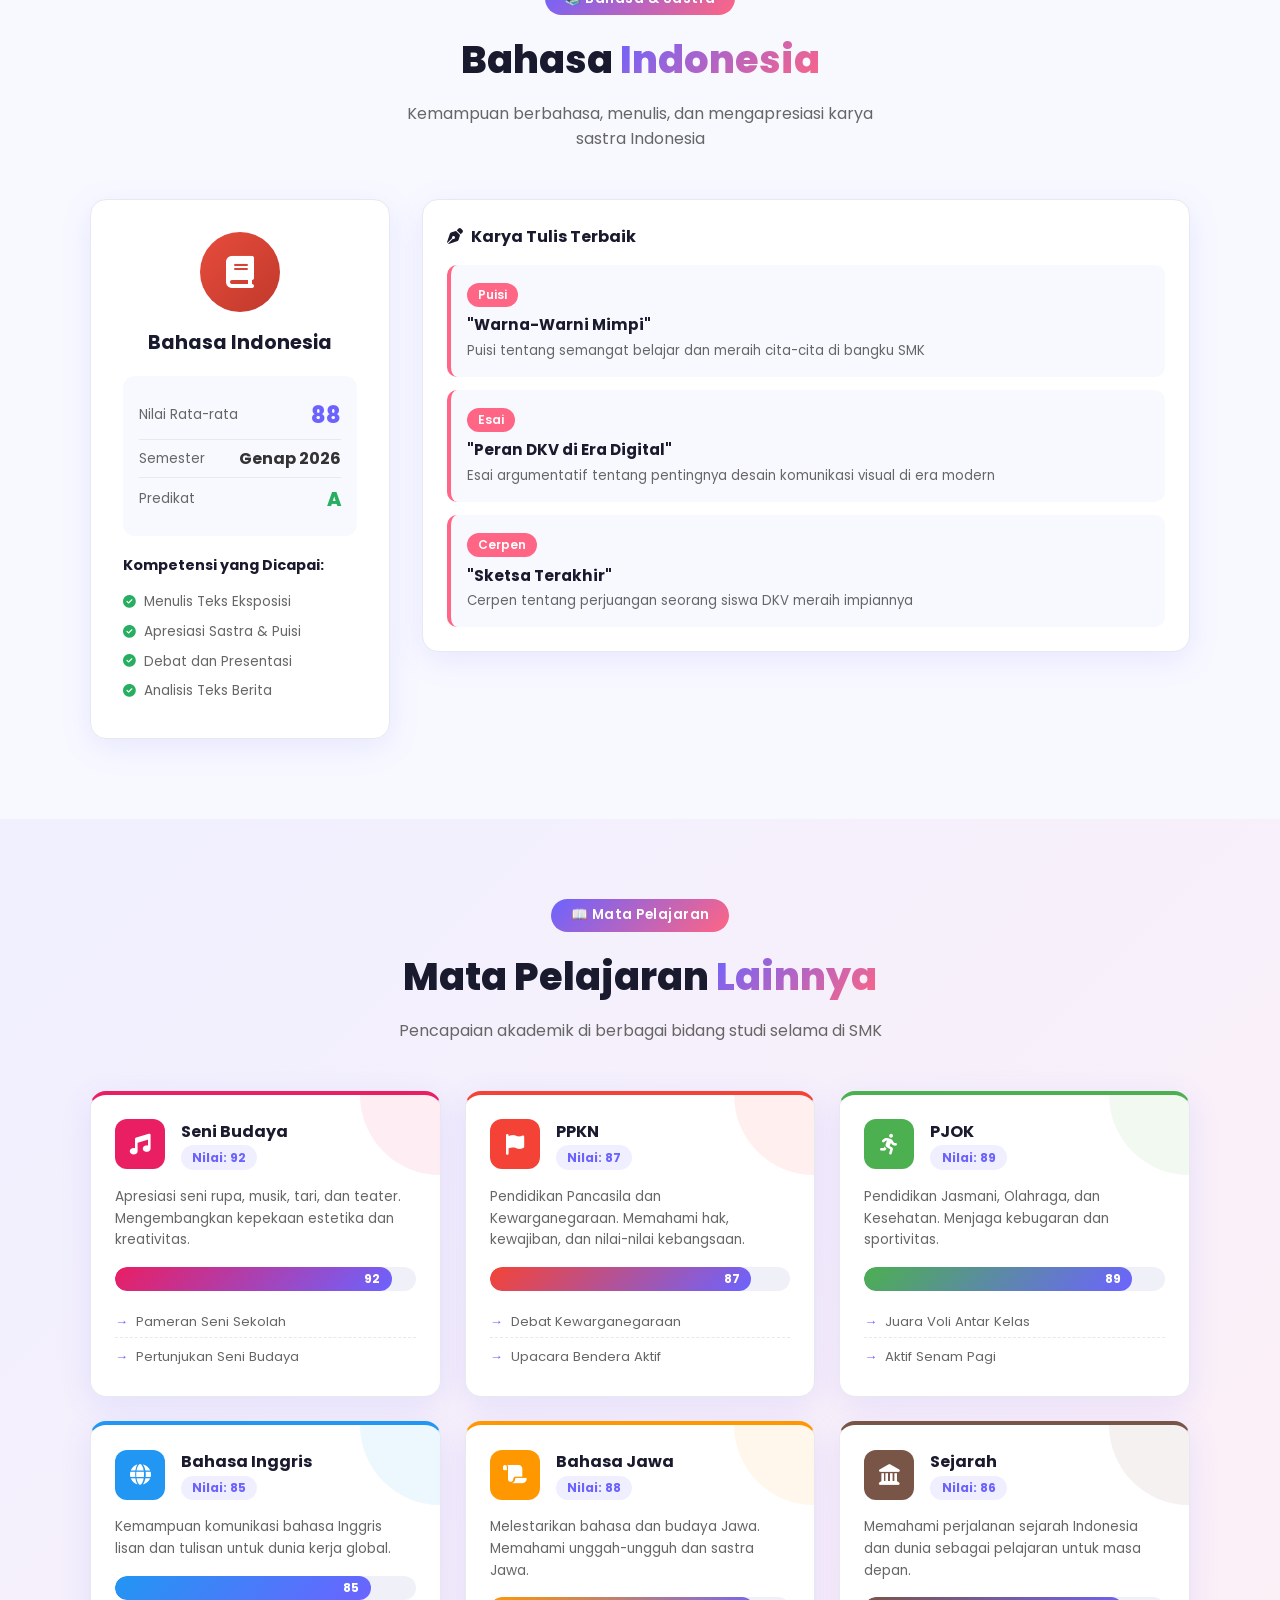
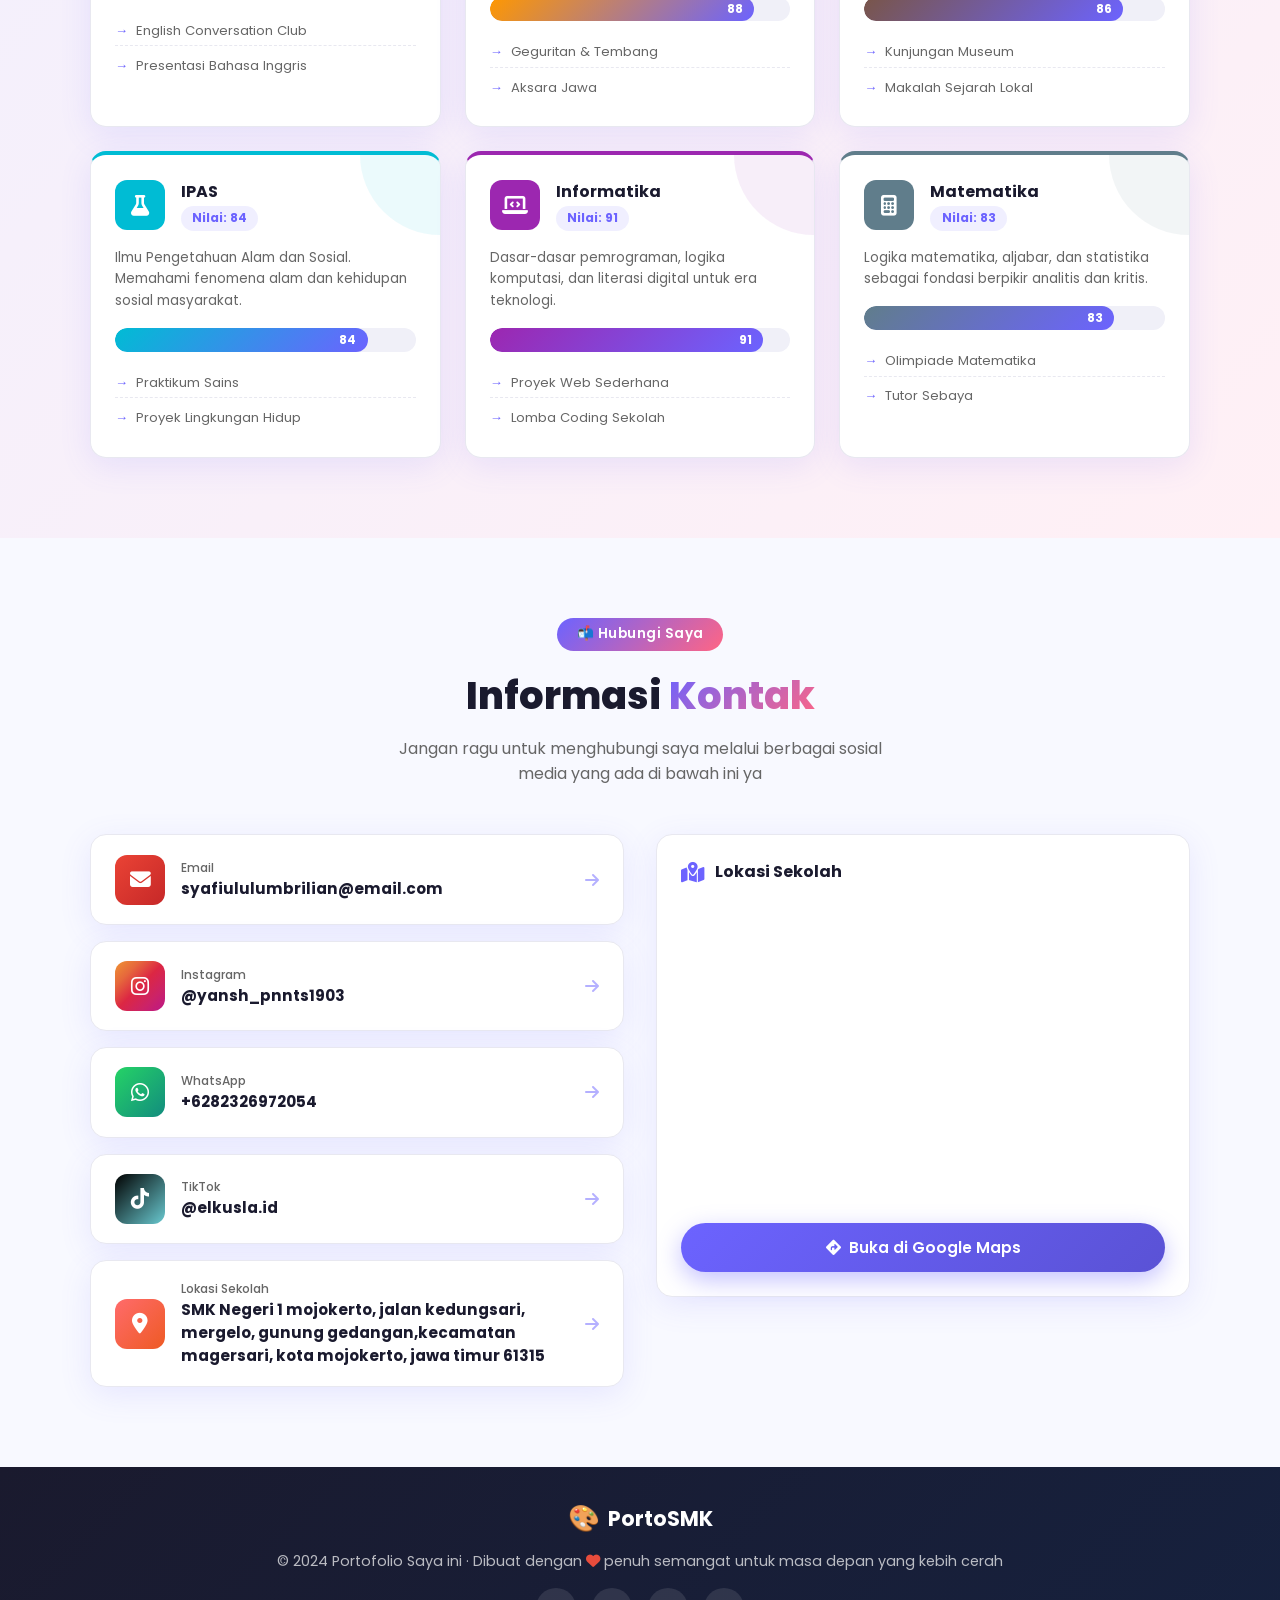
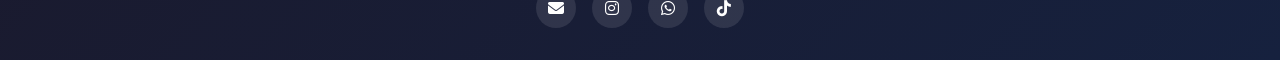
==== commit d0543b30: "Add files via upload" ====
--- a/index.html
+++ b/index.html
@@ -105,7 +105,7 @@
         </div>
         <div class="dkv-card-info">
           <h4>Sketsa</h4>
-          <p>Karya sketsa tangan dan digital</p>
+          <p>karya sketsa merupakan sebuah gambar yg terbuat dari goresan goresan tipis yg dimana merupakan bagian dasar sebuah gambar</p>
           <span class="dkv-tag">Poster Design</span>
         </div>
       </div>
@@ -135,8 +135,8 @@
         </div>
         <div class="dkv-card-info">
           <h4>Gambar Ilustrasi</h4>
-          <p>Karya ilustrasi digital kreatif</p>
-          <span class="dkv-tag">Digital Art</span>
+          <p>karya ilustrasi merupakan sebuah karya yg tercipta dari imajinasi sang pembuat</p>
+          <span class="dkv-tag">Art Ilustration</span>
         </div>
       </div>
       <!-- Card 4 -->
@@ -165,7 +165,7 @@
         </div>
         <div class="dkv-card-info">
           <h4>Fotografi</h4>
-          <p>Dokumentasi dan foto artistik</p>
+          <p>fotografi adalah pengambilan foto yang memiliki berbagai teknik dan unsur, yg dimana unsur unsur tersebut memberikan keindahan tersendiri</p>
           <span class="dkv-tag">Photography</span>
         </div>
       </div>
@@ -183,7 +183,7 @@
         </div>
         <div class="dkv-card-info">
           <h4>Tipografi</h4>
-          <p>Eksplorasi desain huruf dan teks</p>
+          <p>tipografi merupakan sebuah teknik menggambar berupa huruf atau kalimat dengan memperhatikan unsur variasi keindahan huruf nya</p>
           <span class="dkv-tag">Typography</span>
         </div>
       </div>
--- a/style.css
+++ b/style.css
@@ -0,0 +1,380 @@
+/* ===== RESET & BASE ===== */
+*, *::before, *::after { margin:0; padding:0; box-sizing:border-box; }
+:root {
+  --primary: #6c63ff;
+  --primary-dark: #5a52d5;
+  --secondary: #ff6584;
+  --accent: #43e97b;
+  --dark: #1a1a2e;
+  --dark2: #16213e;
+  --card-bg: #ffffff;
+  --text: #333;
+  --text-light: #666;
+  --border: #e8e8f0;
+  --shadow: 0 8px 32px rgba(108,99,255,0.12);
+  --radius: 16px;
+  --transition: all 0.3s cubic-bezier(0.4,0,0.2,1);
+}
+html { scroll-behavior: smooth; }
+body { font-family:'Poppins',sans-serif; color:var(--text); background:#f8f9ff; overflow-x:hidden; }
+a { text-decoration:none; color:inherit; }
+ul { list-style:none; }
+img { max-width:100%; }
+
+/* ===== SCROLLBAR ===== */
+::-webkit-scrollbar { width:6px; }
+::-webkit-scrollbar-track { background:#f1f1f1; }
+::-webkit-scrollbar-thumb { background:var(--primary); border-radius:3px; }
+
+/* ===== NAVBAR ===== */
+.navbar {
+  position:fixed; top:0; left:0; right:0; z-index:1000;
+  display:flex; align-items:center; justify-content:space-between;
+  padding:1rem 2rem;
+  background:rgba(255,255,255,0.85);
+  backdrop-filter:blur(20px);
+  border-bottom:1px solid rgba(108,99,255,0.1);
+  transition:var(--transition);
+}
+.navbar.scrolled { box-shadow:0 4px 20px rgba(108,99,255,0.15); }
+.nav-brand { display:flex; align-items:center; gap:0.5rem; font-size:1.4rem; font-weight:700; color:var(--primary); }
+.brand-icon { font-size:1.6rem; }
+.nav-links { display:flex; align-items:center; gap:0.5rem; }
+.nav-link {
+  padding:0.5rem 1rem; border-radius:8px; font-weight:500; font-size:0.9rem;
+  color:var(--text); transition:var(--transition); display:flex; align-items:center; gap:0.3rem;
+}
+.nav-link:hover, .nav-link.active { color:var(--primary); background:rgba(108,99,255,0.08); }
+.dropdown { position:relative; }
+.dropdown-menu {
+  position:absolute; top:calc(100% + 8px); left:0;
+  background:#fff; border-radius:12px; padding:0.5rem;
+  box-shadow:0 16px 40px rgba(0,0,0,0.12);
+  min-width:200px; opacity:0; visibility:hidden;
+  transform:translateY(-10px); transition:var(--transition);
+  border:1px solid var(--border);
+}
+.dropdown:hover .dropdown-menu { opacity:1; visibility:visible; transform:translateY(0); }
+.dropdown-menu li a {
+  display:flex; align-items:center; gap:0.7rem;
+  padding:0.6rem 1rem; border-radius:8px; font-size:0.88rem;
+  color:var(--text); transition:var(--transition);
+}
+.dropdown-menu li a:hover { background:rgba(108,99,255,0.08); color:var(--primary); }
+.hamburger { display:none; background:none; border:none; font-size:1.4rem; color:var(--primary); cursor:pointer; }
+
+/* ===== HERO ===== */
+.hero {
+  min-height:100vh; display:flex; align-items:center; justify-content:center;
+  background:linear-gradient(135deg, #1a1a2e 0%, #16213e 50%, #0f3460 100%);
+  position:relative; overflow:hidden; padding:6rem 2rem 4rem;
+}
+.hero-bg-shapes { position:absolute; inset:0; pointer-events:none; }
+.shape {
+  position:absolute; border-radius:50%;
+  background:rgba(108,99,255,0.15); animation:float 6s ease-in-out infinite;
+}
+.shape1 { width:400px; height:400px; top:-100px; right:-100px; animation-delay:0s; }
+.shape2 { width:250px; height:250px; bottom:50px; left:-80px; animation-delay:2s; background:rgba(255,101,132,0.1); }
+.shape3 { width:150px; height:150px; top:40%; left:30%; animation-delay:4s; background:rgba(67,233,123,0.1); }
+@keyframes float { 0%,100%{transform:translateY(0) rotate(0deg)} 50%{transform:translateY(-20px) rotate(5deg)} }
+
+.hero-content { display:flex; align-items:center; gap:4rem; max-width:1100px; width:100%; position:relative; z-index:1; }
+.hero-text { flex:1; }
+.hero-greeting { color:var(--accent); font-size:1rem; font-weight:600; margin-bottom:0.8rem; letter-spacing:1px; }
+.hero-name { font-size:clamp(2.5rem,5vw,4rem); font-weight:800; color:#fff; line-height:1.1; margin-bottom:0.5rem; }
+.highlight { background:linear-gradient(135deg,var(--primary),var(--secondary)); -webkit-background-clip:text; -webkit-text-fill-color:transparent; background-clip:text; }
+.hero-school { color:rgba(255,255,255,0.6); font-size:1rem; margin-bottom:1rem; }
+.hero-desc { color:rgba(255,255,255,0.75); font-size:1rem; line-height:1.7; margin-bottom:2rem; max-width:480px; }
+.hero-btns { display:flex; gap:1rem; flex-wrap:wrap; }
+.btn {
+  display:inline-flex; align-items:center; gap:0.5rem;
+  padding:0.8rem 1.8rem; border-radius:50px; font-weight:600; font-size:0.95rem;
+  transition:var(--transition); cursor:pointer; border:none;
+}
+.btn-primary { background:linear-gradient(135deg,var(--primary),var(--primary-dark)); color:#fff; box-shadow:0 8px 24px rgba(108,99,255,0.4); }
+.btn-primary:hover { transform:translateY(-3px); box-shadow:0 12px 32px rgba(108,99,255,0.5); }
+.btn-outline { background:transparent; color:#fff; border:2px solid rgba(255,255,255,0.4); }
+.btn-outline:hover { background:rgba(255,255,255,0.1); border-color:#fff; transform:translateY(-3px); }
+
+.hero-avatar { position:relative; flex-shrink:0; }
+.avatar-ring {
+  width:280px; height:280px; border-radius:50%;
+  background:linear-gradient(135deg,var(--primary),var(--secondary));
+  padding:4px; animation:spin-slow 10s linear infinite;
+}
+@keyframes spin-slow { from{transform:rotate(0deg)} to{transform:rotate(360deg)} }
+.avatar-img {
+  width:100%; height:100%; border-radius:50%;
+  background:linear-gradient(135deg,#1a1a2e,#16213e);
+  display:flex; align-items:center; justify-content:center;
+  font-size:6rem; color:rgba(255,255,255,0.3);
+  overflow:hidden;
+}
+.avatar-img img {
+  width:100%; height:100%; object-fit:cover; border-radius:50%;
+}
+.floating-badge {
+  position:absolute; background:#fff; border-radius:50px;
+  padding:0.5rem 1rem; font-size:0.8rem; font-weight:600;
+  color:var(--primary); box-shadow:0 8px 24px rgba(0,0,0,0.15);
+  display:flex; align-items:center; gap:0.4rem; animation:float 3s ease-in-out infinite;
+}
+.badge1 { top:10px; right:-20px; animation-delay:0s; }
+.badge2 { bottom:40px; right:-30px; animation-delay:1s; }
+.badge3 { bottom:-10px; left:10px; animation-delay:2s; }
+.scroll-down {
+  position:absolute; bottom:2rem; left:50%; transform:translateX(-50%);
+  color:rgba(255,255,255,0.5); font-size:1.5rem; animation:bounce 2s infinite;
+}
+@keyframes bounce { 0%,100%{transform:translateX(-50%) translateY(0)} 50%{transform:translateX(-50%) translateY(8px)} }
+
+/* ===== SECTIONS ===== */
+.section { padding:5rem 2rem; }
+.section-alt { background:linear-gradient(135deg,#f0f0ff,#fff0f5); }
+.container { max-width:1100px; margin:0 auto; }
+.section-header { text-align:center; margin-bottom:3rem; }
+.section-tag {
+  display:inline-block; background:linear-gradient(135deg,var(--primary),var(--secondary));
+  color:#fff; padding:0.4rem 1.2rem; border-radius:50px; font-size:0.85rem;
+  font-weight:600; margin-bottom:1rem; letter-spacing:0.5px;
+}
+.section-header h2 { font-size:clamp(1.8rem,3vw,2.5rem); font-weight:800; color:var(--dark); margin-bottom:0.8rem; }
+.section-header p { color:var(--text-light); font-size:1rem; max-width:500px; margin:0 auto; }
+
+/* ===== DKV SECTION ===== */
+.dkv-categories { display:flex; gap:0.7rem; flex-wrap:wrap; justify-content:center; margin-bottom:2rem; }
+.cat-btn {
+  padding:0.5rem 1.2rem; border-radius:50px; border:2px solid var(--border);
+  background:#fff; color:var(--text-light); font-weight:600; font-size:0.85rem;
+  cursor:pointer; transition:var(--transition);
+}
+.cat-btn:hover, .cat-btn.active {
+  background:linear-gradient(135deg,var(--primary),var(--primary-dark));
+  color:#fff; border-color:transparent; box-shadow:0 4px 16px rgba(108,99,255,0.3);
+}
+.dkv-grid { display:grid; grid-template-columns:repeat(auto-fill,minmax(300px,1fr)); gap:1.5rem; }
+.dkv-card {
+  background:#fff; border-radius:var(--radius); overflow:hidden;
+  box-shadow:var(--shadow); transition:var(--transition);
+  border:1px solid var(--border);
+}
+.dkv-card:hover { transform:translateY(-6px); box-shadow:0 16px 48px rgba(108,99,255,0.2); }
+.dkv-upload-group {
+  display:grid; grid-template-columns:1fr 1fr; gap:6px;
+  background:#f8f9ff; padding:6px;
+}
+.dkv-upload-group .dkv-upload { height:160px; border-radius:10px; }
+.dkv-upload-group .upload-placeholder i { font-size:1.6rem; }
+.dkv-upload-group .upload-placeholder p { font-size:0.78rem; }
+.dkv-upload-group .upload-placeholder span { font-size:0.72rem; }
+.dkv-upload {
+  position:relative; height:220px; cursor:pointer;
+  background:linear-gradient(135deg,#f8f9ff,#f0f0ff);
+  display:flex; align-items:center; justify-content:center;
+  overflow:hidden; transition:var(--transition);
+}
+.dkv-upload:hover { background:linear-gradient(135deg,#ede9ff,#e8e0ff); }
+.upload-placeholder { text-align:center; color:var(--primary); pointer-events:none; }
+.upload-placeholder i { font-size:2.5rem; margin-bottom:0.5rem; opacity:0.7; }
+.upload-placeholder p { font-weight:600; font-size:0.9rem; margin-bottom:0.3rem; }
+.upload-placeholder span { font-size:0.8rem; color:var(--text-light); }
+.file-input { position:absolute; inset:0; opacity:0; cursor:pointer; width:100%; height:100%; }
+.preview-img { width:100%; height:100%; object-fit:cover; position:absolute; inset:0; }
+.remove-img {
+  position:absolute; top:8px; right:8px; z-index:10;
+  background:rgba(231,76,60,0.9); color:#fff; border:none;
+  width:28px; height:28px; border-radius:50%; cursor:pointer;
+  display:flex; align-items:center; justify-content:center; font-size:0.8rem;
+  transition:var(--transition);
+}
+.remove-img:hover { background:#e74c3c; transform:scale(1.1); }
+.dkv-card-info { padding:1.2rem; }
+.dkv-card-info h4 { font-weight:700; color:var(--dark); margin-bottom:0.3rem; }
+.dkv-card-info p { font-size:0.85rem; color:var(--text-light); margin-bottom:0.7rem; }
+.dkv-tag {
+  display:inline-block; background:rgba(108,99,255,0.1); color:var(--primary);
+  padding:0.25rem 0.8rem; border-radius:50px; font-size:0.75rem; font-weight:600;
+}
+
+/* ===== MAPEL LAYOUT ===== */
+.mapel-layout { display:grid; grid-template-columns:300px 1fr; gap:2rem; align-items:start; }
+.mapel-info-card {
+  background:#fff; border-radius:var(--radius); padding:2rem;
+  box-shadow:var(--shadow); border:1px solid var(--border); text-align:center;
+}
+.mapel-icon-big {
+  width:80px; height:80px; border-radius:50%;
+  background:linear-gradient(135deg,#6c63ff,#a855f7);
+  display:flex; align-items:center; justify-content:center;
+  font-size:2rem; color:#fff; margin:0 auto 1rem;
+}
+.mapel-info-card h3 { font-size:1.2rem; font-weight:700; color:var(--dark); margin-bottom:1.2rem; }
+.nilai-box { background:#f8f9ff; border-radius:12px; padding:1rem; margin-bottom:1.2rem; }
+.nilai-item { display:flex; justify-content:space-between; align-items:center; padding:0.4rem 0; border-bottom:1px solid var(--border); }
+.nilai-item:last-child { border-bottom:none; }
+.nilai-item span { font-size:0.85rem; color:var(--text-light); }
+.nilai-score { font-size:1.4rem; font-weight:800; color:var(--primary); }
+.predikat-a { color:#27ae60; font-size:1.2rem; font-weight:800; }
+.kompetensi-list { text-align:left; }
+.kompetensi-list h4 { font-size:0.9rem; font-weight:700; margin-bottom:0.7rem; color:var(--dark); }
+.kompetensi-list li { display:flex; align-items:center; gap:0.5rem; font-size:0.85rem; color:var(--text-light); padding:0.3rem 0; }
+.kompetensi-list li i { color:#27ae60; font-size:0.8rem; }
+.mapel-content-area { display:flex; flex-direction:column; gap:1.5rem; }
+.refleksi-card {
+  background:linear-gradient(135deg,var(--primary),var(--primary-dark));
+  color:#fff; border-radius:var(--radius); padding:1.5rem;
+}
+.refleksi-card h4 { font-size:1rem; margin-bottom:0.8rem; opacity:0.9; }
+.refleksi-card p { font-size:0.9rem; line-height:1.7; opacity:0.9; font-style:italic; }
+.kegiatan-grid { display:grid; grid-template-columns:1fr 1fr; gap:1rem; }
+.kegiatan-item {
+  background:#fff; border-radius:12px; padding:1.2rem; text-align:center;
+  box-shadow:var(--shadow); border:1px solid var(--border); transition:var(--transition);
+}
+.kegiatan-item:hover { transform:translateY(-4px); }
+.kegiatan-item i { font-size:1.8rem; color:var(--primary); margin-bottom:0.5rem; }
+.kegiatan-item h5 { font-size:0.9rem; font-weight:700; color:var(--dark); margin-bottom:0.3rem; }
+.kegiatan-item p { font-size:0.8rem; color:var(--text-light); }
+.karya-tulis { background:#fff; border-radius:var(--radius); padding:1.5rem; box-shadow:var(--shadow); border:1px solid var(--border); }
+.karya-tulis h4 { font-size:1rem; font-weight:700; color:var(--dark); margin-bottom:1rem; display:flex; align-items:center; gap:0.5rem; }
+.karya-item { padding:1rem; border-radius:10px; background:#f8f9ff; margin-bottom:0.8rem; border-left:4px solid var(--secondary); }
+.karya-item:last-child { margin-bottom:0; }
+.karya-type { display:inline-block; background:var(--secondary); color:#fff; padding:0.2rem 0.7rem; border-radius:50px; font-size:0.75rem; font-weight:600; margin-bottom:0.4rem; }
+.karya-item h5 { font-size:0.95rem; font-weight:700; color:var(--dark); margin-bottom:0.3rem; }
+.karya-item p { font-size:0.83rem; color:var(--text-light); }
+
+/* ===== MAPEL GRID (LAINNYA) ===== */
+.mapel-grid { display:grid; grid-template-columns:repeat(auto-fill,minmax(280px,1fr)); gap:1.5rem; }
+.mapel-card {
+  background:#fff; border-radius:var(--radius); padding:1.5rem;
+  box-shadow:var(--shadow); border:1px solid var(--border);
+  border-top:4px solid var(--accent); transition:var(--transition);
+  position:relative; overflow:hidden;
+}
+.mapel-card::before {
+  content:''; position:absolute; top:0; right:0;
+  width:80px; height:80px; border-radius:0 0 0 80px;
+  background:var(--accent); opacity:0.08;
+}
+.mapel-card:hover { transform:translateY(-6px); box-shadow:0 16px 48px rgba(0,0,0,0.12); }
+.mapel-card-header { display:flex; align-items:center; gap:1rem; margin-bottom:1rem; }
+.mapel-card-icon {
+  width:50px; height:50px; border-radius:12px;
+  background:var(--accent); display:flex; align-items:center; justify-content:center;
+  font-size:1.3rem; color:#fff; flex-shrink:0;
+}
+.mapel-card-header h4 { font-size:1rem; font-weight:700; color:var(--dark); }
+.mapel-badge {
+  display:inline-block; background:rgba(108,99,255,0.1); color:var(--primary);
+  padding:0.2rem 0.7rem; border-radius:50px; font-size:0.75rem; font-weight:700;
+}
+.mapel-card > p { font-size:0.85rem; color:var(--text-light); line-height:1.6; margin-bottom:1rem; }
+.progress-bar {
+  background:#f0f0f8; border-radius:50px; height:24px; overflow:hidden; margin-bottom:1rem;
+}
+.progress-fill {
+  height:100%; border-radius:50px; display:flex; align-items:center; justify-content:flex-end;
+  padding-right:0.7rem; font-size:0.75rem; font-weight:700; color:#fff;
+  background:linear-gradient(135deg,var(--accent),var(--primary));
+  transition:width 1.5s cubic-bezier(0.4,0,0.2,1);
+}
+.mapel-list { display:flex; flex-direction:column; gap:0.3rem; }
+.mapel-list li {
+  font-size:0.82rem; color:var(--text-light); padding:0.3rem 0;
+  border-bottom:1px dashed var(--border); display:flex; align-items:center; gap:0.5rem;
+}
+.mapel-list li::before { content:'→'; color:var(--primary); font-weight:700; }
+.mapel-list li:last-child { border-bottom:none; }
+
+/* ===== KONTAK ===== */
+.kontak-layout { display:grid; grid-template-columns:1fr 1fr; gap:2rem; align-items:start; }
+.kontak-cards { display:flex; flex-direction:column; gap:1rem; }
+.kontak-card {
+  display:flex; align-items:center; gap:1rem;
+  background:#fff; border-radius:var(--radius); padding:1.2rem 1.5rem;
+  box-shadow:var(--shadow); border:1px solid var(--border);
+  transition:var(--transition); cursor:pointer;
+}
+.kontak-card:hover { transform:translateX(6px); box-shadow:0 8px 32px rgba(108,99,255,0.2); }
+.kontak-icon {
+  width:50px; height:50px; border-radius:12px;
+  display:flex; align-items:center; justify-content:center;
+  font-size:1.3rem; color:#fff; flex-shrink:0;
+}
+.email .kontak-icon { background:linear-gradient(135deg,#ea4335,#c62828); }
+.instagram .kontak-icon { background:linear-gradient(135deg,#f09433,#e6683c,#dc2743,#cc2366,#bc1888); }
+.whatsapp .kontak-icon { background:linear-gradient(135deg,#25d366,#128c7e); }
+.tiktok .kontak-icon { background:linear-gradient(135deg,#010101,#69c9d0); }
+.lokasi .kontak-icon { background:linear-gradient(135deg,#ff6b6b,#ee5a24); }
+.kontak-info { flex:1; }
+.kontak-label { display:block; font-size:0.75rem; color:var(--text-light); font-weight:500; }
+.kontak-value { display:block; font-size:0.95rem; font-weight:700; color:var(--dark); }
+.kontak-arrow { color:var(--primary); opacity:0.5; transition:var(--transition); }
+.kontak-card:hover .kontak-arrow { opacity:1; transform:translateX(4px); }
+.kontak-map { background:#fff; border-radius:var(--radius); padding:1.5rem; box-shadow:var(--shadow); border:1px solid var(--border); }
+.map-header { display:flex; align-items:center; gap:0.7rem; margin-bottom:1rem; }
+.map-header i { font-size:1.3rem; color:var(--primary); }
+.map-header h4 { font-weight:700; color:var(--dark); }
+.map-container { margin-bottom:1rem; border-radius:12px; overflow:hidden; }
+.map-btn { width:100%; justify-content:center; }
+
+/* ===== FOOTER ===== */
+.footer {
+  background:linear-gradient(135deg,var(--dark),var(--dark2));
+  color:rgba(255,255,255,0.7); padding:2rem;
+}
+.footer-content { max-width:1100px; margin:0 auto; text-align:center; }
+.footer-brand { display:flex; align-items:center; justify-content:center; gap:0.5rem; font-size:1.3rem; font-weight:700; color:#fff; margin-bottom:0.8rem; }
+.footer-content p { font-size:0.9rem; margin-bottom:1rem; }
+.footer-socials { display:flex; justify-content:center; gap:1rem; }
+.footer-socials a {
+  width:40px; height:40px; border-radius:50%;
+  background:rgba(255,255,255,0.1); display:flex; align-items:center; justify-content:center;
+  color:#fff; font-size:1rem; transition:var(--transition);
+}
+.footer-socials a:hover { background:var(--primary); transform:translateY(-3px); }
+
+/* ===== BACK TO TOP ===== */
+.back-to-top {
+  position:fixed; bottom:2rem; right:2rem; z-index:999;
+  width:48px; height:48px; border-radius:50%;
+  background:linear-gradient(135deg,var(--primary),var(--primary-dark));
+  color:#fff; border:none; font-size:1rem; cursor:pointer;
+  box-shadow:0 8px 24px rgba(108,99,255,0.4);
+  display:flex; align-items:center; justify-content:center;
+  opacity:0; visibility:hidden; transition:var(--transition);
+}
+.back-to-top.show { opacity:1; visibility:visible; }
+.back-to-top:hover { transform:translateY(-4px); }
+
+/* ===== RESPONSIVE ===== */
+@media (max-width: 900px) {
+  .hero-content { flex-direction:column; text-align:center; gap:2rem; }
+  .hero-btns { justify-content:center; }
+  .hero-desc { margin:0 auto 2rem; }
+  .avatar-ring { width:200px; height:200px; }
+  .mapel-layout { grid-template-columns:1fr; }
+  .kontak-layout { grid-template-columns:1fr; }
+}
+@media (max-width: 768px) {
+  .nav-links { display:none; flex-direction:column; position:absolute; top:100%; left:0; right:0; background:#fff; padding:1rem; box-shadow:0 8px 24px rgba(0,0,0,0.1); border-top:1px solid var(--border); }
+  .nav-links.open { display:flex; }
+  .hamburger { display:block; }
+  .dropdown-menu { position:static; box-shadow:none; border:none; background:#f8f9ff; opacity:1; visibility:visible; transform:none; display:none; }
+  .dropdown.open .dropdown-menu { display:block; }
+  .dkv-grid { grid-template-columns:1fr; }
+  .mapel-grid { grid-template-columns:1fr; }
+  .kegiatan-grid { grid-template-columns:1fr; }
+  .section { padding:3rem 1rem; }
+  .hero { padding:5rem 1rem 3rem; }
+}
+@media (max-width: 480px) {
+  .hero-name { font-size:2rem; }
+  .floating-badge { display:none; }
+}
+
+/* ===== ANIMATIONS ===== */
+.fade-in { opacity:0; transform:translateY(30px); transition:opacity 0.6s ease, transform 0.6s ease; }
+.fade-in.visible { opacity:1; transform:translateY(0); }
+.dkv-card.hidden { display:none; }
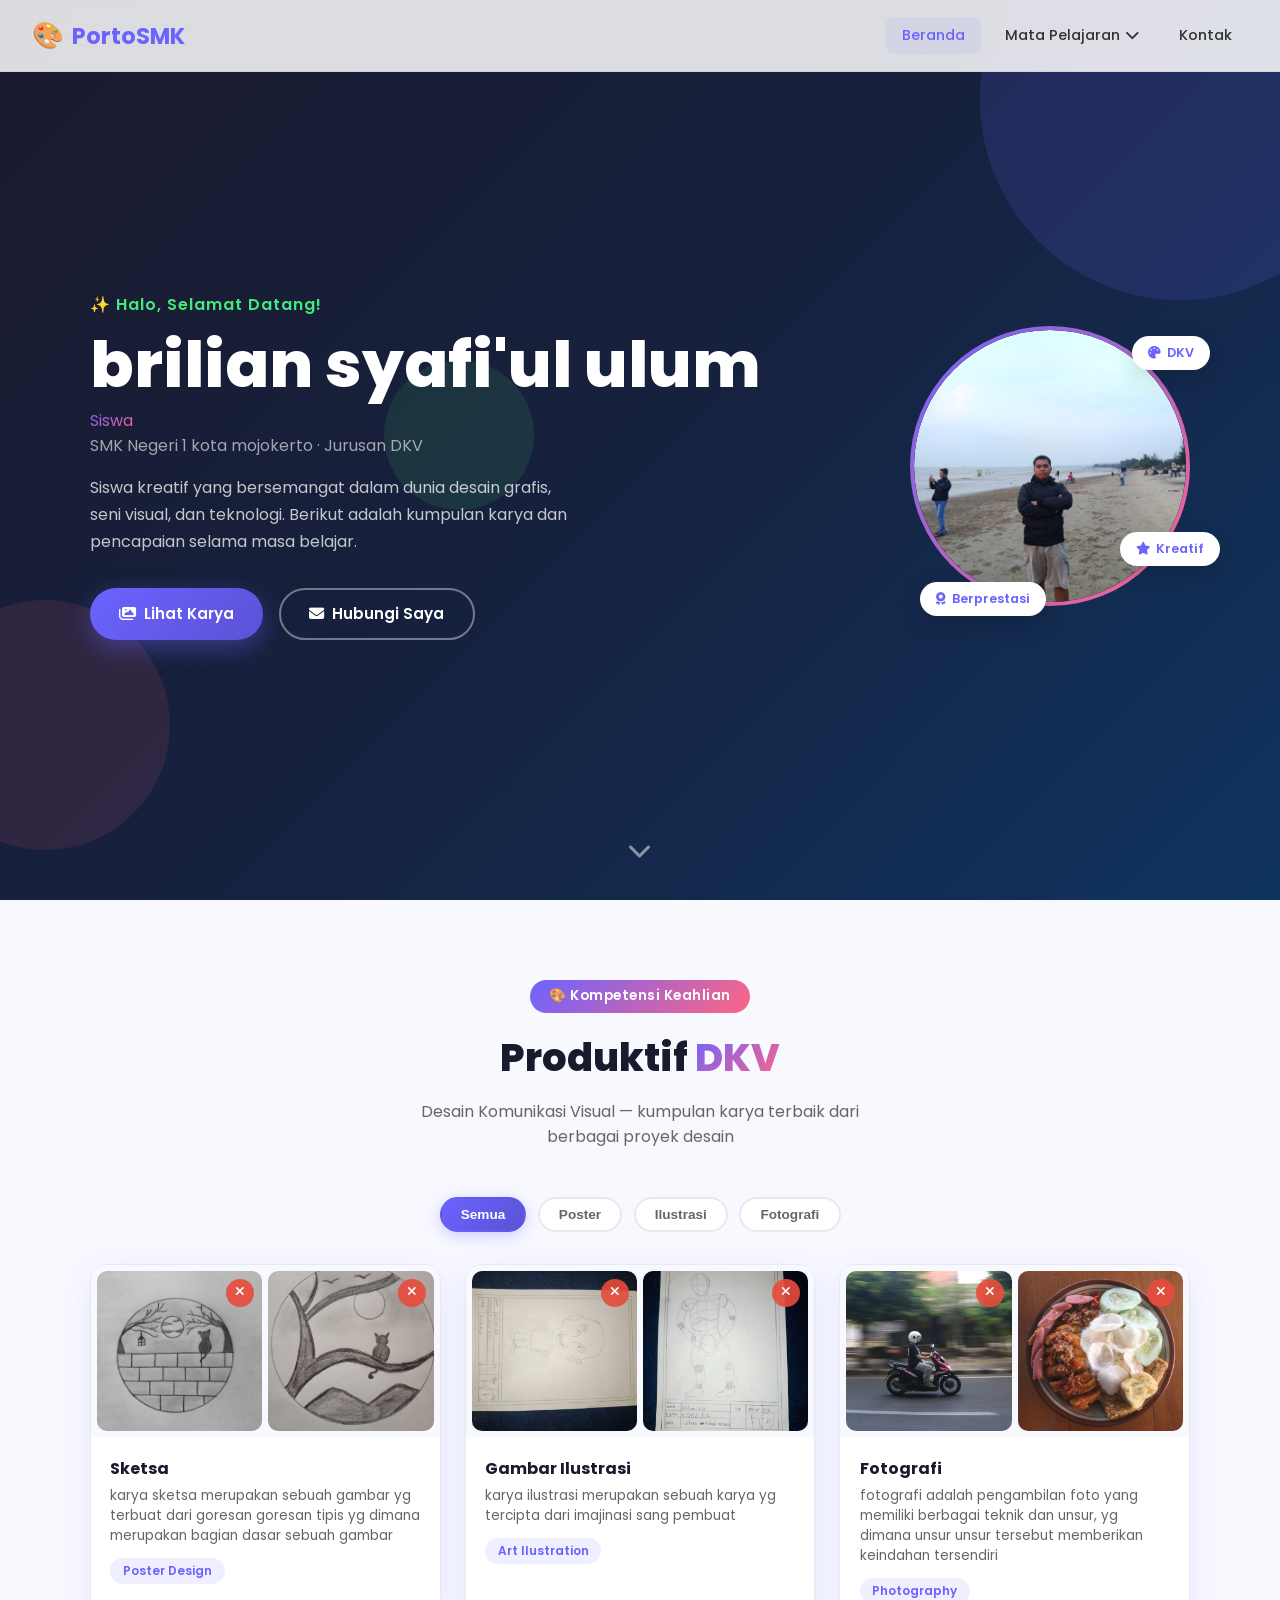
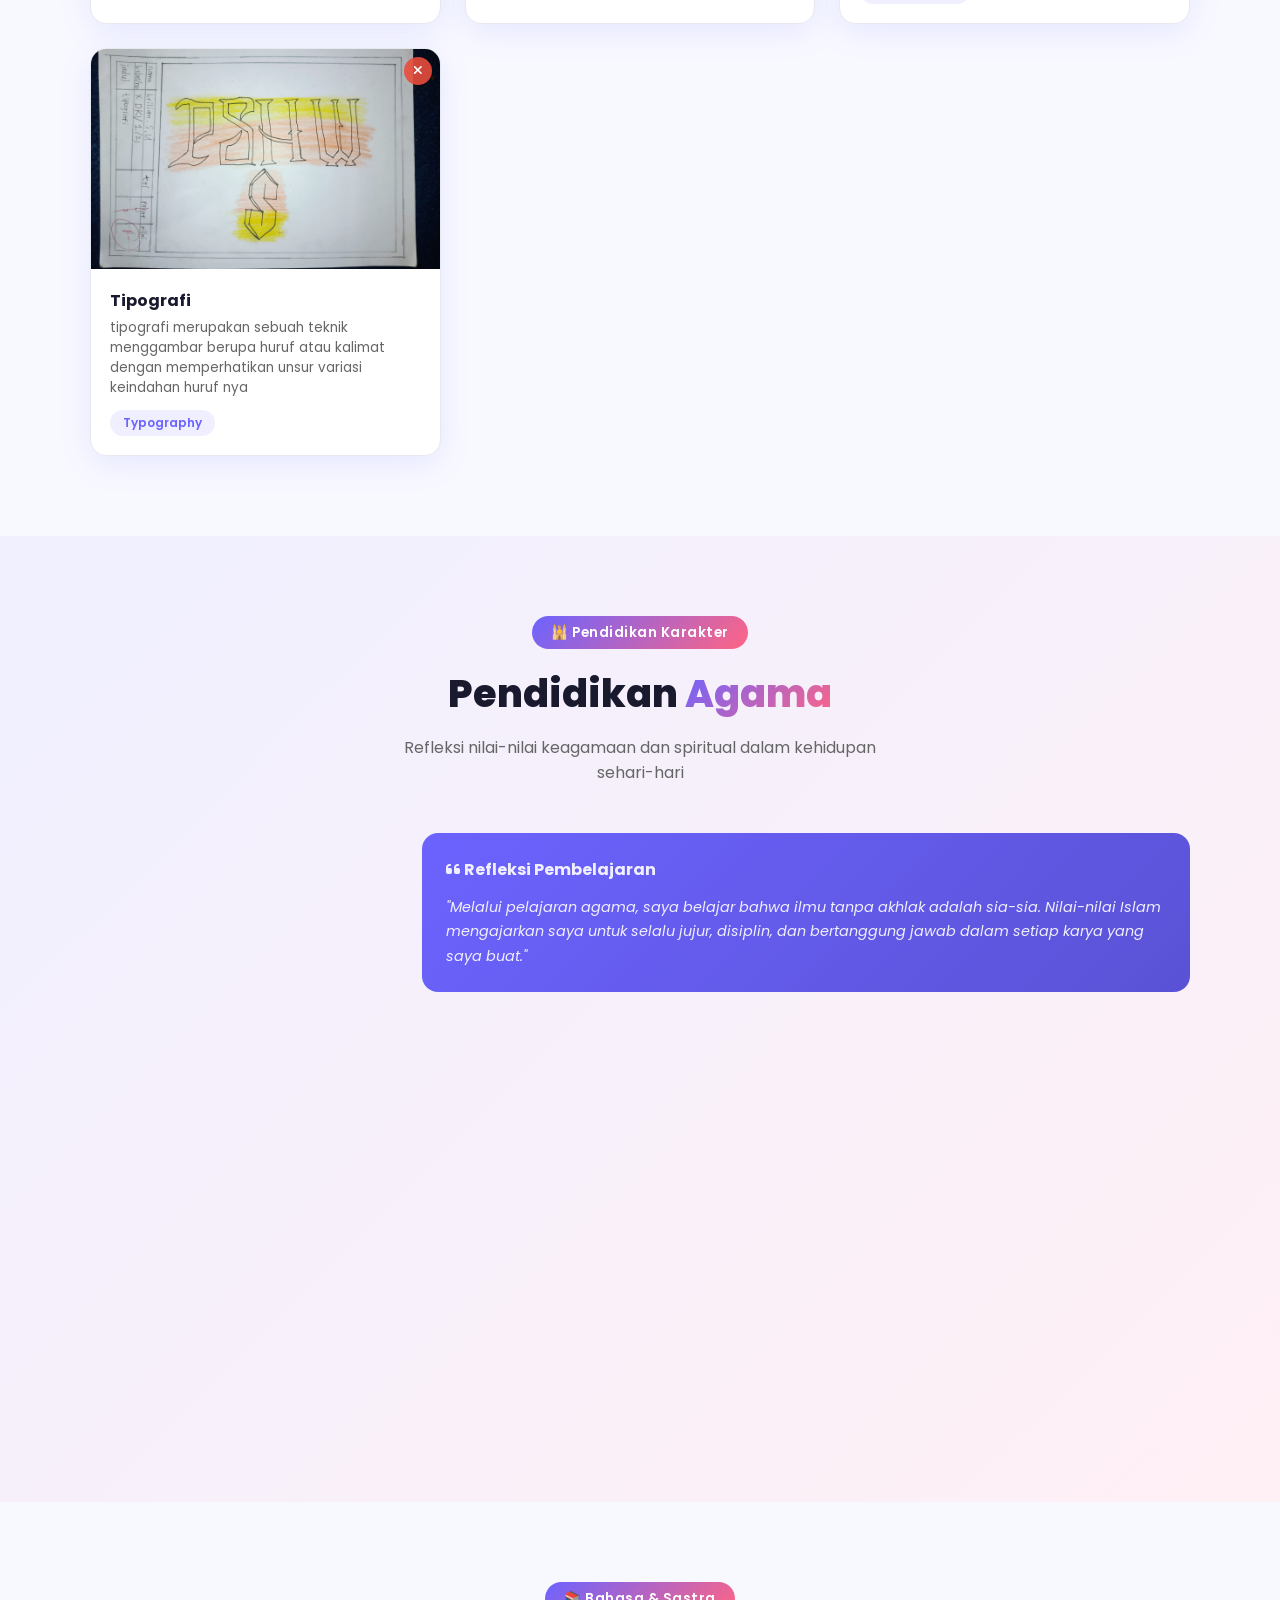
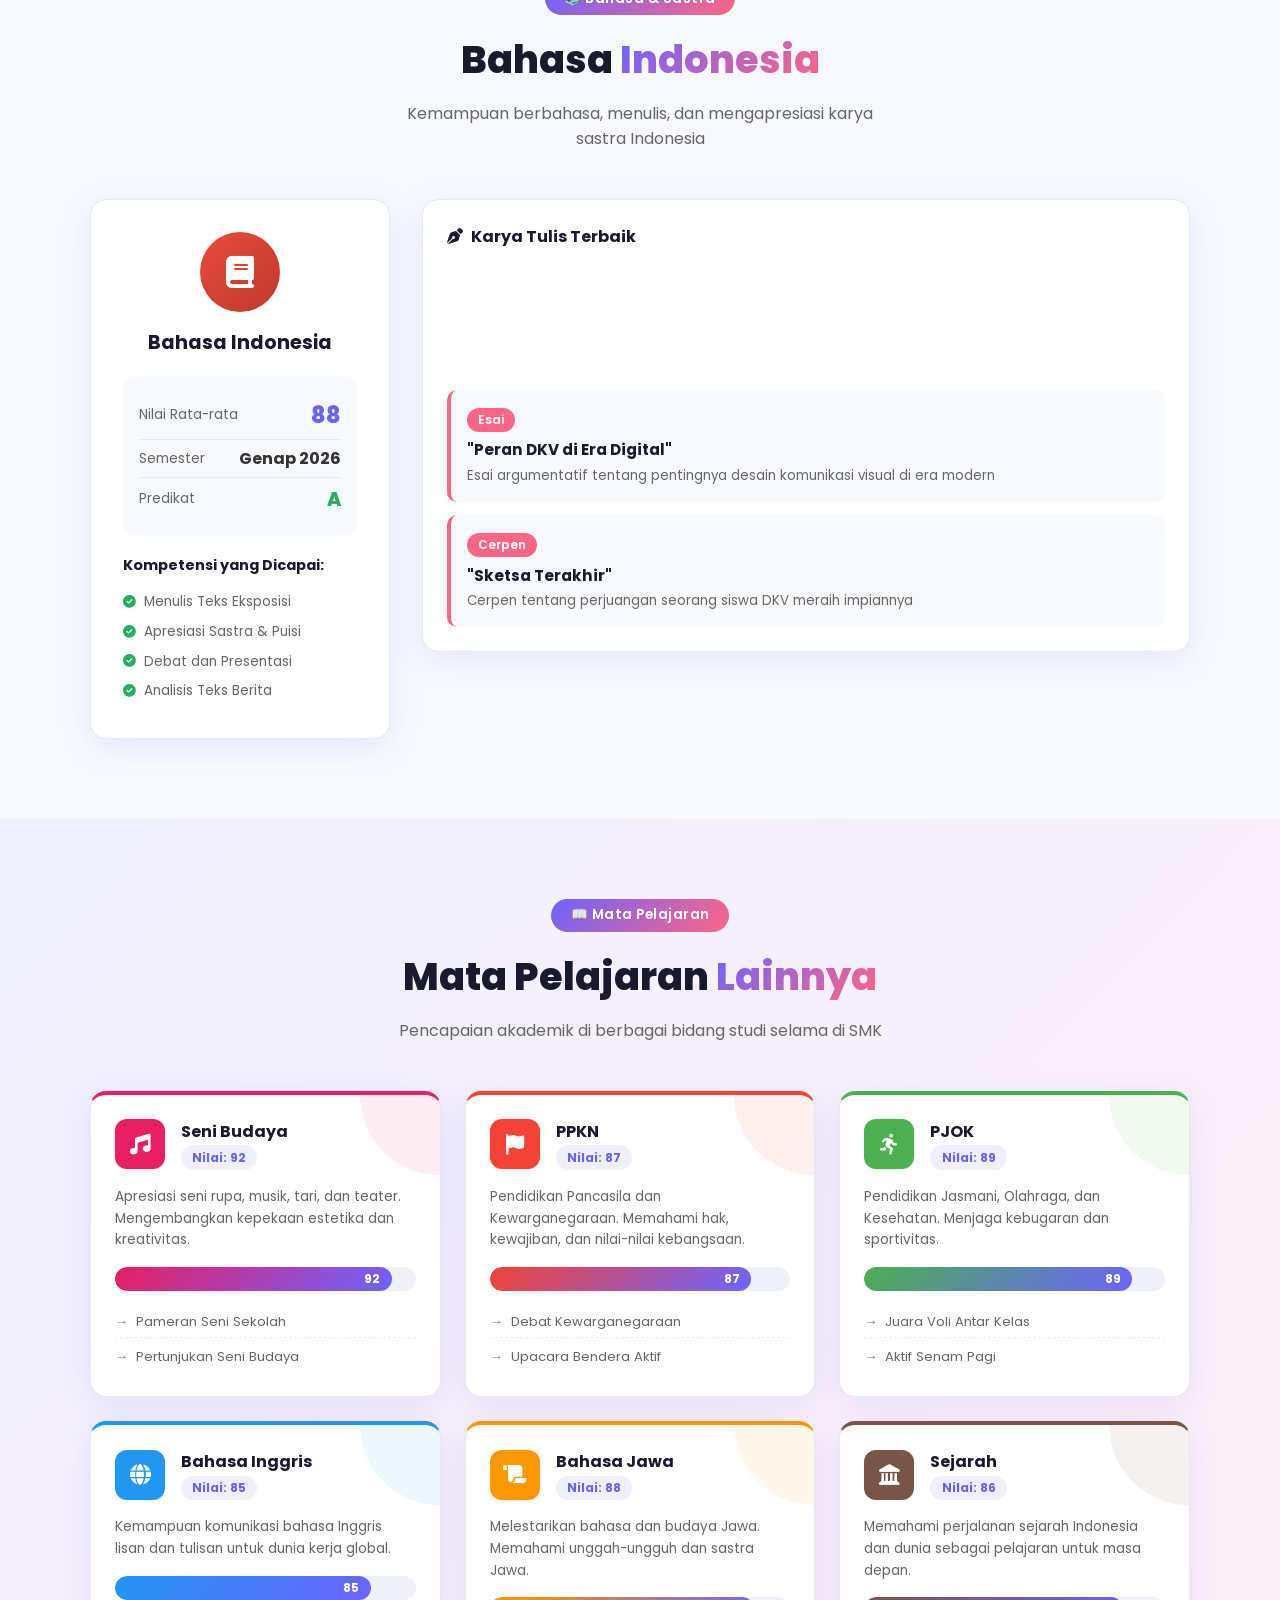
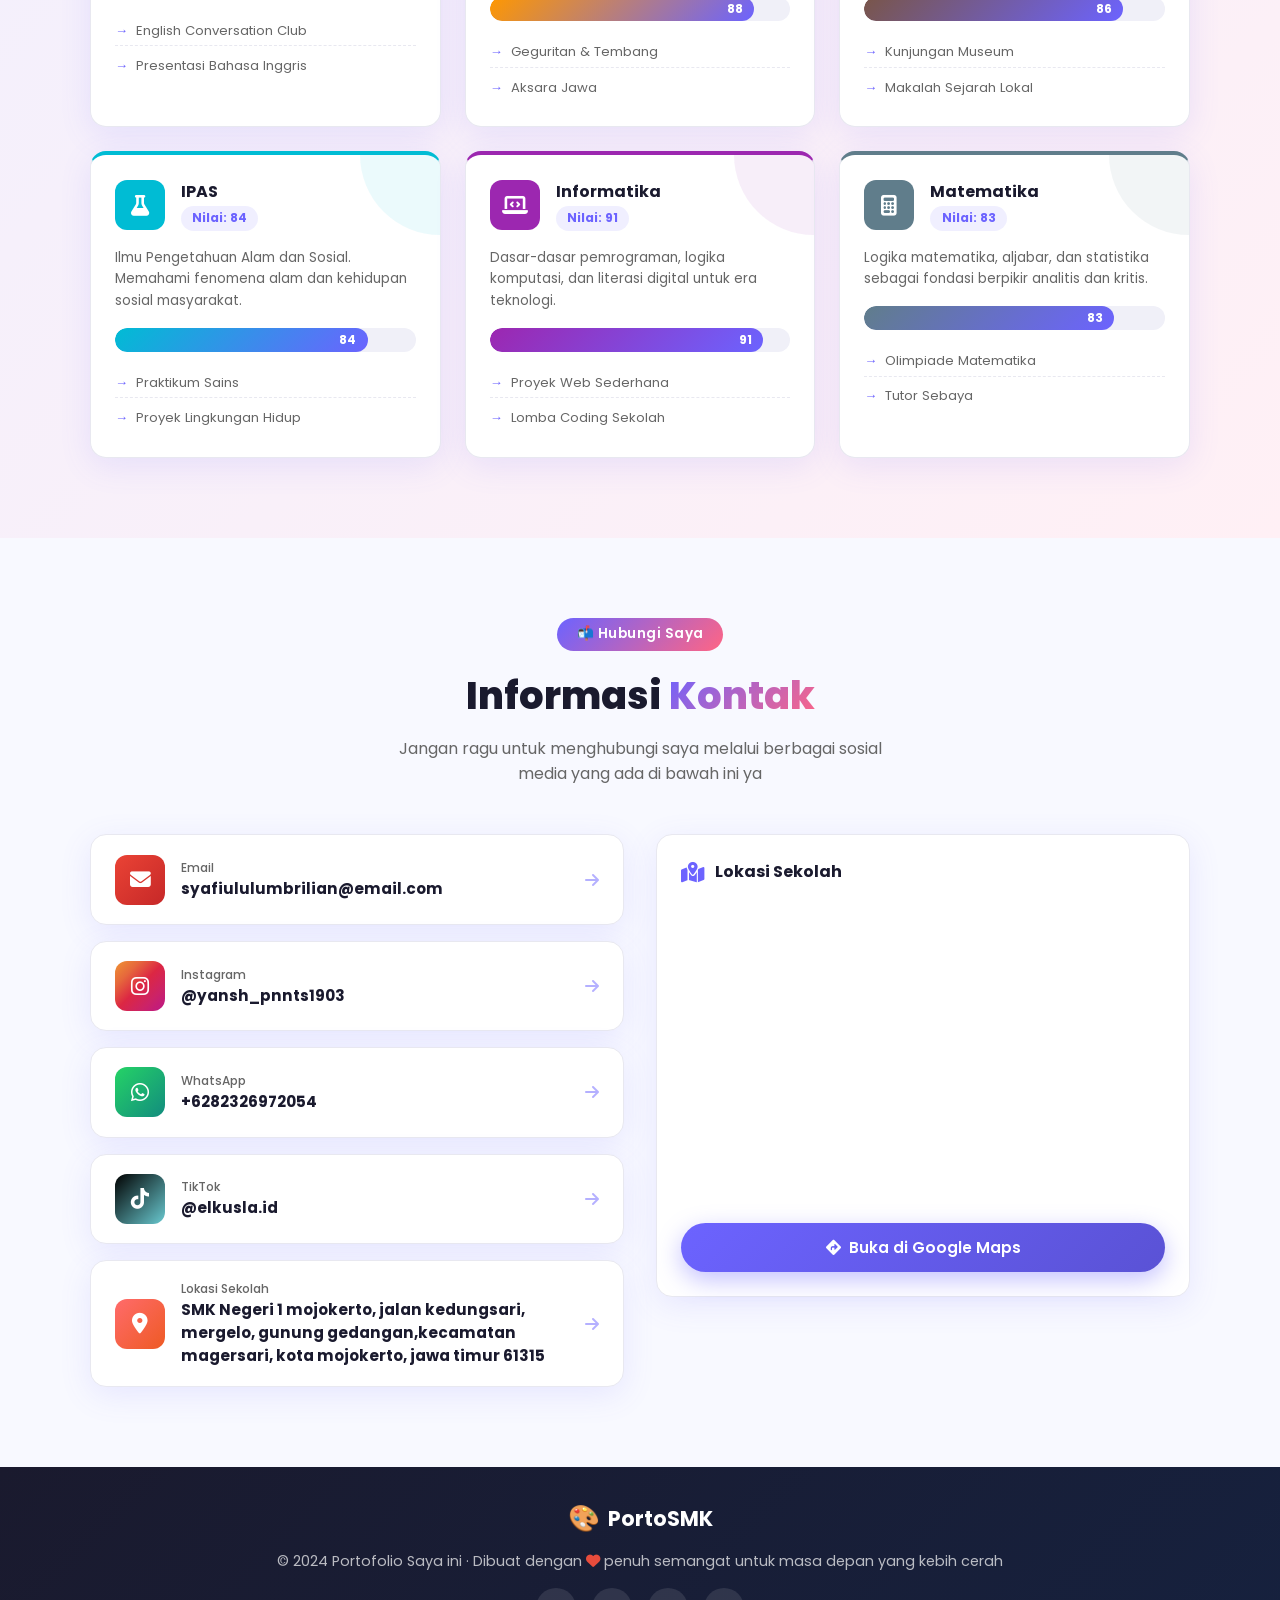
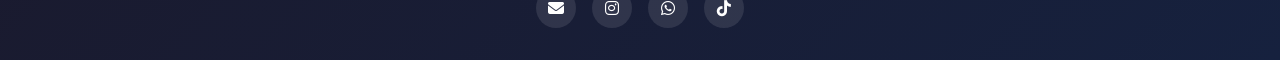
==== commit 92f69482: "Add files via upload" ====
--- a/index.html
+++ b/index.html
@@ -84,23 +84,23 @@
         <div class="dkv-upload-group">
           <div class="dkv-upload" onclick="triggerUpload(this)">
             <input type="file" accept="image/*" class="file-input" onchange="previewImage(event, this)"/>
-            <div class="upload-placeholder">
+            <div class="upload-placeholder" style="display:none">
               <i class="fas fa-cloud-upload-alt"></i>
               <p>Klik untuk upload foto</p>
               <span>Sketsa 1</span>
             </div>
-            <img class="preview-img" src="" alt="preview" style="display:none"/>
-            <button class="remove-img" onclick="removeImage(event, this)" style="display:none"><i class="fas fa-times"></i></button>
+            <img class="preview-img" src="sketsa4.jpeg" alt="Karya Sketsa 1" style="display:block"/>
+            <button class="remove-img" onclick="removeImage(event, this)" style="display:flex"><i class="fas fa-times"></i></button>
           </div>
           <div class="dkv-upload" onclick="triggerUpload(this)">
             <input type="file" accept="image/*" class="file-input" onchange="previewImage(event, this)"/>
-            <div class="upload-placeholder">
+            <div class="upload-placeholder" style="display:none">
               <i class="fas fa-cloud-upload-alt"></i>
               <p>Klik untuk upload foto</p>
               <span>Sketsa 2</span>
             </div>
-            <img class="preview-img" src="" alt="preview" style="display:none"/>
-            <button class="remove-img" onclick="removeImage(event, this)" style="display:none"><i class="fas fa-times"></i></button>
+            <img class="preview-img" src="sketsa3.jpeg" alt="Karya Sketsa 2" style="display:block"/>
+            <button class="remove-img" onclick="removeImage(event, this)" style="display:flex"><i class="fas fa-times"></i></button>
           </div>
         </div>
         <div class="dkv-card-info">
